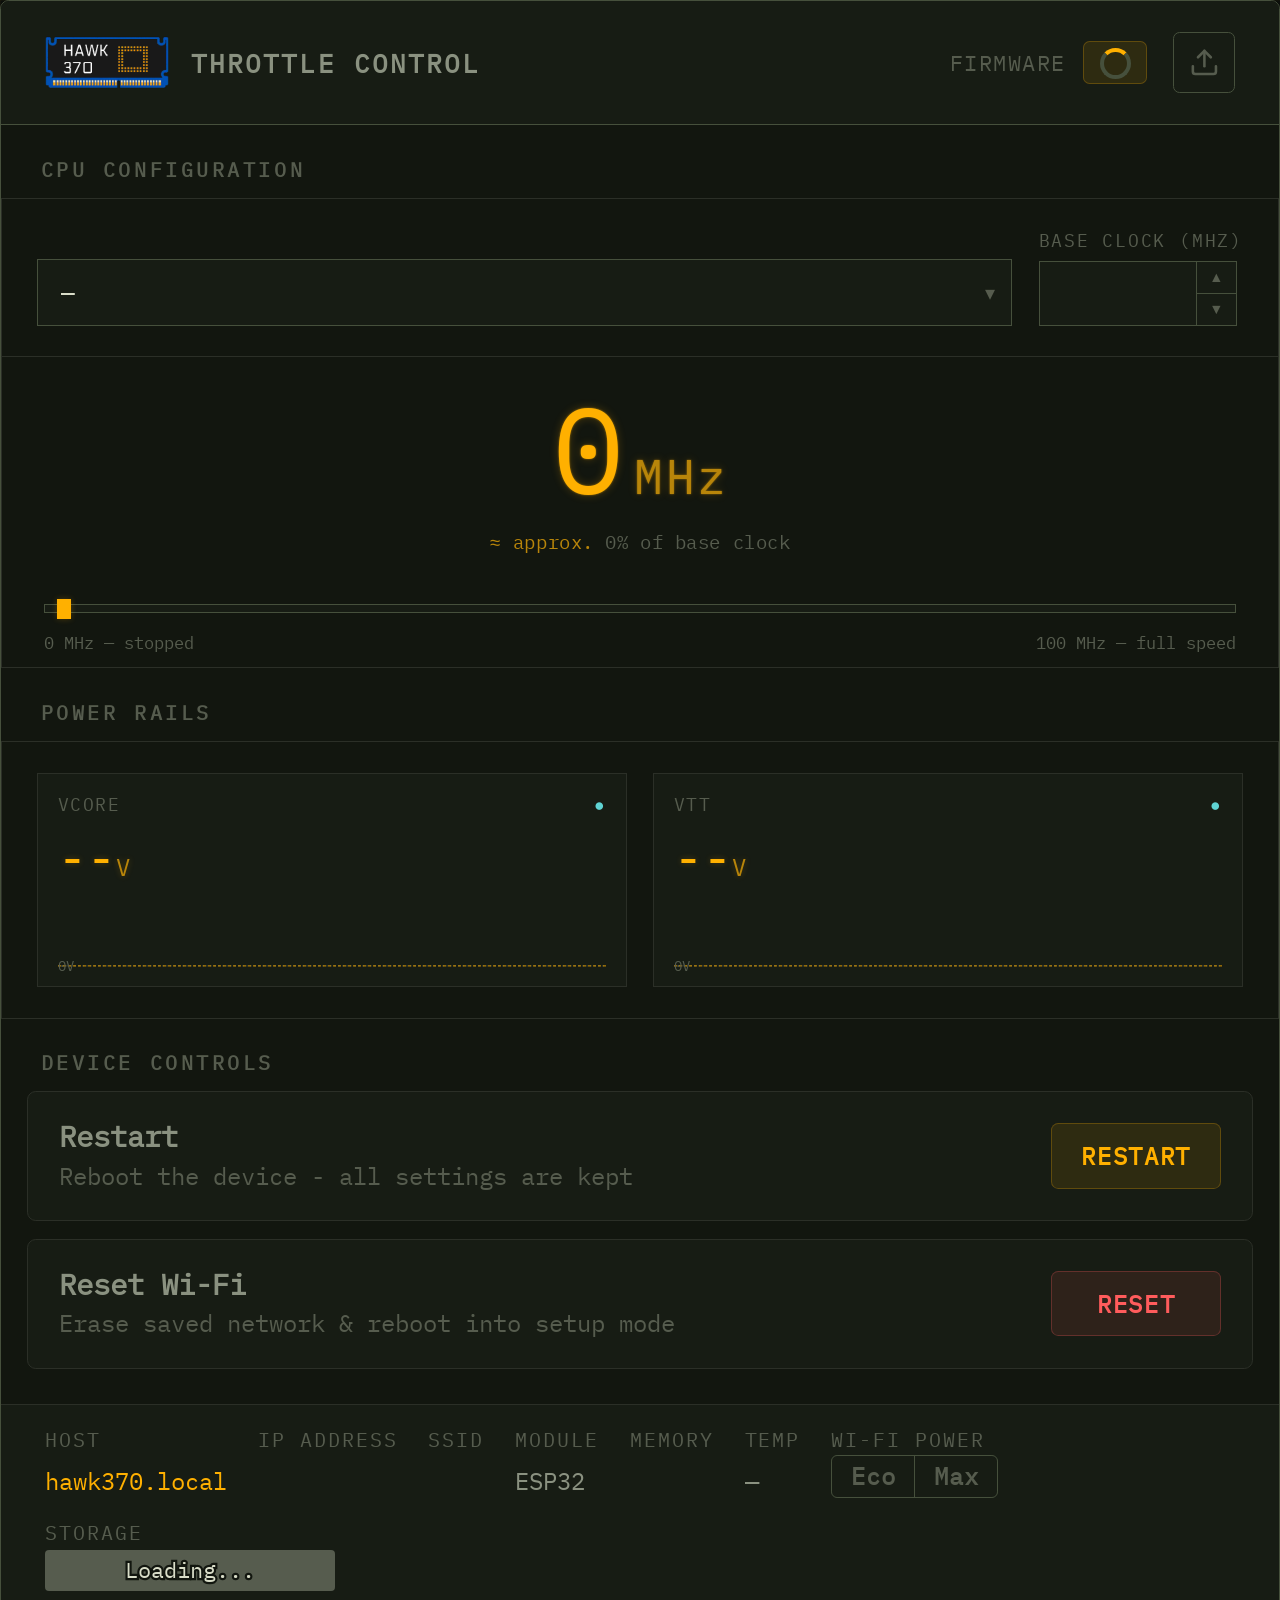
==== data/index.html @ 6d2eee7a "Update to transparent logo" ====
<!--
  Copyright (c) 2026 Alexander Fuchs / Bits Und Bolts
  Licensed under the MIT License.
-->

<!DOCTYPE html>
<html lang="en">

<head>
  <meta charset="UTF-8">
  <meta name="viewport" content="width=device-width, initial-scale=1.0">
  <title>HAWK 370 · Throttle Control</title>
  <script src="hawk370.js"></script>
  <link rel="stylesheet" href="hawk370.css">
  <style>
    :root {
      --accent-solid-dim: #b8850a; /* solid (non-alpha) dim amber, for the readout unit/sub text */
    }

    .card-header { justify-content: space-between; }
    .header-right-group { display: flex; align-items: center; gap: 1.2em; margin-left: auto; }
    .header-right-group .icon-btn { margin-left: 0; }

    /* ── CPU CONFIGURATION PANEL ── */
    .panel { border: 1px solid var(--border); padding: 1.4em 1.6em; }
    .panel + .panel { border-top: none; }

    .cpu-row {
      display: flex;
      justify-content: space-between;
      align-items: flex-end;
      gap: 1.2em;
      flex-wrap: wrap;
    }

    .select-wrap {
      position: relative;
      border: 1px solid var(--border-bright);
      background: var(--panel-2);
      flex: 1;
      min-width: 14em;
    }
    .select-wrap::after {
      content: "▾";
      position: absolute;
      right: 0.8em; top: 50%;
      transform: translateY(-50%);
      color: var(--text-3);
      pointer-events: none;
      font-size: 0.9em;
      transition: transform 0.15s, color 0.15s;
    }
    .select-wrap.open::after { transform: translateY(-50%) rotate(180deg); color: var(--accent); }

    .select-trigger {
      appearance: none;
      -webkit-appearance: none;
      background: transparent;
      border: none;
      color: var(--text);
      font-family: var(--mono);
      font-size: 1.05em;
      padding: 0.75em 2.2em 0.75em 1em;
      width: 100%;
      text-align: left;
      cursor: pointer;
      display: block;
    }
    .select-trigger:focus-visible { outline: 1px dashed var(--accent); outline-offset: -2px; }
    .select-wrap.open .select-trigger { color: var(--accent); }

    .select-menu {
      position: absolute;
      z-index: 20;
      top: calc(100% + 0.4em);
      left: 0;
      right: 0;
      background: var(--panel-2);
      border: 1px solid var(--border-bright);
      box-shadow: 0 0.8em 2em rgba(0, 0, 0, 0.5);
      max-height: 14em;
      overflow-y: auto;
      scrollbar-width: thin;
      scrollbar-color: var(--border-bright) transparent;
    }
    .select-menu.hidden { display: none; }

    .select-option {
      padding: 0.65em 1em;
      font-family: var(--mono);
      font-size: 1.05em;
      color: var(--text-2);
      cursor: pointer;
      border-bottom: 1px solid var(--border);
      transition: background 0.1s, color 0.1s;
    }
    .select-option:last-child { border-bottom: none; }
    .select-option:hover { background: rgba(255, 255, 255, 0.04); color: var(--text); }
    .select-option.selected { background: var(--accent-dim); color: var(--accent); }

    .mhz-field { display: flex; flex-direction: column; gap: 0.4em; }
    .mhz-field label {
      font-family: var(--mono);
      font-size: 0.8em;
      letter-spacing: 0.1em;
      text-transform: uppercase;
      color: var(--text-3);
    }
    .mhz-input-wrap { position: relative; width: 9em; }
    .mhz-input-wrap input {
      background: var(--panel-2);
      border: 1px solid var(--border-bright);
      color: var(--text);
      font-family: var(--mono);
      font-size: 1.05em;
      padding: 0.7em 2em 0.7em 0.9em;
      width: 100%;
      appearance: textfield;
      -moz-appearance: textfield;
    }
    .mhz-input-wrap input::-webkit-outer-spin-button,
    .mhz-input-wrap input::-webkit-inner-spin-button {
      -webkit-appearance: none;
      margin: 0;
    }
    .mhz-input-wrap input:focus { outline: 1px dashed var(--accent); outline-offset: 2px; }

    .mhz-steppers {
      position: absolute;
      right: 1px; top: 1px; bottom: 1px;
      width: 1.8em;
      display: flex;
      flex-direction: column;
      border-left: 1px solid var(--border-bright);
    }
    .mhz-step {
      flex: 1;
      background: none;
      border: none;
      cursor: pointer;
      color: var(--text-3);
      font-size: 0.65em;
      line-height: 1;
      display: flex;
      align-items: center;
      justify-content: center;
      transition: color 0.15s, background 0.15s;
    }
    .mhz-step:first-child { border-bottom: 1px solid var(--border-bright); }
    .mhz-step:hover { color: var(--accent); background: var(--accent-dim); }
    .mhz-step:active { color: var(--accent); }

    .calib-warning {
      display: none;
      align-items: flex-start;
      gap: 0.8em;
      margin-top: 1.2em;
      padding: 0.9em 1.1em;
      background: var(--red-dim);
      border: 1px solid rgba(255, 92, 92, 0.25);
      color: var(--red);
      font-size: 0.95em;
      line-height: 1.5;
    }
    .calib-warning.visible { display: flex; }
    .calib-warning svg { width: 1.3em; height: 1.3em; flex-shrink: 0; margin-top: 0.1em; }

    /* ── THROTTLE READOUT + SLIDER ── */
    .readout-panel { text-align: center; padding-top: 1.8em; padding-bottom: 0.6em; }
    .readout {
      font-family: var(--font-display);
      font-size: 5.5em;
      line-height: 1;
      color: var(--accent);
      text-shadow: 0 0 10px var(--accent-glow), 0 0 2px rgba(255, 176, 0, 0.6);
      letter-spacing: 0.02em;
    }
    .readout .unit { font-size: 0.4em; color: var(--accent-solid-dim); margin-left: 0.15em; }
    .readout-sub { font-family: var(--mono); font-size: 0.85em; color: var(--text-3); margin-top: 0.6em; letter-spacing: 0.03em; }
    .readout-sub .approx { color: var(--accent-solid-dim); }

    /* ── EDITABLE MHZ READOUT ──  */
    .readout-value-wrap {
      display: inline-block;
      cursor: pointer;
      border-bottom: 1px dashed transparent;
      transition: border-color 0.15s;
    }
    .readout-value-wrap:hover { border-bottom-color: var(--accent-glow); }
    .readout-input {
      font: inherit;
      color: inherit;
      text-shadow: inherit;
      letter-spacing: inherit;
      background: transparent;
      border: none;
      border-bottom: 1px dashed var(--accent);
      outline: none;
      width: 5ch;
      text-align: right;
      -moz-appearance: textfield;
      appearance: textfield;
    }
    .readout-input::-webkit-outer-spin-button,
    .readout-input::-webkit-inner-spin-button { -webkit-appearance: none; margin: 0; }
    #speed-slider {
      width: 100%;
    }

    .slider-block { margin-top: 1.8em; padding: 0 0.3em; }

    input[type="range"] { -webkit-appearance: none; appearance: none; flex: 1; height: 1.4em; background: transparent; cursor: pointer; }
    input[type="range"]::-webkit-slider-runnable-track { height: 0.7em; background: var(--panel-2); border: 1px solid var(--border-bright); }
    input[type="range"]::-webkit-slider-thumb {
      -webkit-appearance: none; width: 1.1em; height: 1.5em; margin-top: -0.45em;
      background: var(--accent); border: 1px solid var(--accent);
      box-shadow: 0 0 6px var(--accent-glow); cursor: pointer;
    }
    input[type="range"]::-moz-range-track { height: 0.7em; background: var(--panel-2); border: 1px solid var(--border-bright); }
    input[type="range"]::-moz-range-thumb {
      width: 1.1em; height: 1.5em; background: var(--accent); border: 1px solid var(--accent);
      box-shadow: 0 0 6px var(--accent-glow); cursor: pointer; border-radius: 0;
    }

    .slider-endpoints { display: flex; justify-content: space-between; font-size: 0.75em; color: var(--text-3); margin-top: 0.5em; /*padding-left: 4.2em;*/ }

    /* ── POWER RAILS ── */
    .volt-grid { display: grid; grid-template-columns: 1fr 1fr; gap: 1.2em; }
    .volt-card { border: 1px solid var(--border); padding: 0.9em 0.9em 0.7em; background: var(--panel-2); }
    .volt-name { font-family: var(--mono); font-size: 0.8em; color: var(--text-3); letter-spacing: 0.08em; text-transform: uppercase; display: flex; justify-content: space-between; }
    .volt-name .tag { color: var(--blue); }
    .volt-value { font-family: var(--font-display); font-size: 2.2em; color: var(--accent); margin: 0.2em 0 0.5em; text-shadow: 0 0 6px var(--accent-glow); }
    .volt-value .v { font-size: 0.5em; color: var(--accent-solid-dim); }

    svg.spark { display: block; width: 100%; height: 2.6em; overflow: visible; }
    .spark-line {
      fill: none; stroke: var(--blue); stroke-width: 1.5;
      vector-effect: non-scaling-stroke;
      stroke-linejoin: round; stroke-linecap: round; /* cleans up the joints too */
    }
    .spark-fill { fill: rgba(95, 211, 211, 0.08); stroke: none; }
    .spark-wrap { position: relative; }
    .spark-zero-line { stroke: var(--text-3); stroke-width: 1; stroke-dasharray: 2 2; opacity: 0.6; vector-effect: non-scaling-stroke; }
    .spark-zero-label { position: absolute; left: 0; bottom: -0.2em; font-family: var(--mono); font-size: 0.65em; color: var(--text-3); line-height: 1; pointer-events: none; }
    .spark-current-line { stroke: var(--accent); stroke-width: 1; stroke-dasharray: 3 2; opacity: 0.85; vector-effect: non-scaling-stroke; }
    .spark-current-label { position: absolute; right: 0; top: 0; transform: translateY(-50%); font-family: var(--mono); font-size: 0.65em; color: var(--accent); line-height: 1; pointer-events: none; white-space: nowrap; background: var(--panel-2); padding-left: 0.3em; }

    /* ── DEVICE CONTROLS (ported from AirMeter) ── */
    .controls-section { padding: 0 1.2em 0.8em; }
    .control-row {
      display: flex; align-items: center; justify-content: space-between;
      padding: 1.2em 1.4em; background: var(--panel-2); border: 1px solid var(--border);
      border-radius: 0.4em; gap: 1.2em; margin-bottom: 0.8em;
    }
    .control-row button { width: 7em; }
    .control-info  { flex: 1; min-width: 0; }
    .control-title { font-size: 1.3em; font-weight: 600; color: var(--text-2); margin-bottom: 0.15em; }
    .control-desc  { font-size: 1.1em; color: var(--text-3); line-height: 1.4; }

    /* ── FOOTER: SIGNAL BARS / STORAGE / WI-FI POWER TOGGLE (ported) ── */
    .signal-bars { display: inline-flex; align-items: flex-end; gap: 0.2em; vertical-align: -0.1em; }
    .signal-bars span { display: block; width: 0.35em; background: var(--text-3); border-radius: 0.1em; transition: background 0.2s; }
    .signal-bars span.lit { background: var(--text); }
    .signal-bars span:nth-child(1) { height: 0.25em; }
    .signal-bars span:nth-child(2) { height: 0.5em; }
    .signal-bars span:nth-child(3) { height: 0.75em; }
    .signal-bars span:nth-child(4) { height: 1em; }

    .storage-wrapper { display: inline-flex; align-items: center; padding-top: 0.05em; }
    .storage-text {
      position: relative; z-index: 2; font-size: 0.9em; color: var(--text); pointer-events: none;
      white-space: nowrap; -webkit-text-stroke: 0.2em var(--panel); paint-order: stroke fill;
    }
    .storage-bar-track {
      position: relative; display: flex; align-items: center; justify-content: center;
      width: 12em; height: 1.7em; background-color: var(--text-3); border-radius: 4px; overflow: hidden;
    }
    .storage-progress-fill {
      position: absolute; top: 0; left: 0; height: 100%; background-color: var(--accent);
      width: 0%; transition: width 0.3s ease-in-out; z-index: 1;
    }

    .freq-toggle { display: inline-flex; align-items: center; border: 1px solid var(--border-bright); border-radius: 0.25em; overflow: hidden; }
    .freq-btn {
      min-width: 3.4em; font-family: var(--mono); font-size: 1em; font-weight: 600; letter-spacing: 0.04em;
      padding: 0.15em 0.55em; background: none; border: none; cursor: pointer; color: var(--text-3);
      transition: color 0.15s, background 0.15s; line-height: 1.4;
    }
    .freq-btn + .freq-btn { border-left: 1px solid var(--border-bright); }
    .freq-btn.active { color: var(--accent); background: var(--accent-dim); }
    .freq-btn.pending { color: var(--yellow); cursor: wait; }
    .freq-btn:not(.active):not(.pending):hover { color: var(--text-2); background: rgba(255, 255, 255, 0.04); }
    .footer-val.cpu-val { padding-top: 0; }

    /* ── RESPONSIVE ── */
    @media (max-width: 480px) {
      .readout { font-size: 3.6em; }
      .volt-grid { grid-template-columns: 1fr; }
      .cpu-row { align-items: flex-start; }
    }
  </style>
</head>

<body>

  <main class="card">

    <!-- ── HEADER ── -->
    <div class="card-header">
      <div class="header-badge">
        <img src="hawk370_transparent.webp" alt="HAWK 370 Logo" class="header-logo">
        <span class="header-title">Throttle Control</span>
      </div>
      <div class="header-right-group">
        <div class="header-right">
          <span class="header-tag">FIRMWARE</span>
          <span class="version-pill"><span id="firmware_version"><span class="spinner-inline warning" style="margin:0"></span></span></span>
        </div>
        <a class="icon-btn" href="/files" title="Files / OTA Update">
          <svg viewBox="0 0 24 24" fill="none" stroke="currentColor" stroke-width="2" stroke-linecap="round" stroke-linejoin="round">
            <path d="M21 15v4a2 2 0 0 1-2 2H5a2 2 0 0 1-2-2v-4"/>
            <polyline points="17 8 12 3 7 8"/>
            <line x1="12" y1="3" x2="12" y2="15"/>
          </svg>
        </a>
      </div>
    </div>

    <!-- ── CPU CONFIGURATION ── -->
    <div class="section-label">CPU Configuration</div>
    <div class="panel">
      <div class="cpu-row">
        <div class="select-wrap" id="cpu-select">
          <button type="button" class="select-trigger" id="cpu-select-trigger" aria-haspopup="listbox" aria-expanded="false">
            <span id="cpu-select-label">—</span>
          </button>
          <div class="select-menu hidden" id="cpu-select-menu" role="listbox"></div>
        </div>
        <div class="mhz-field">
          <label for="base-mhz">Base Clock (MHz)</label>
          <div class="mhz-input-wrap">
            <input type="number" id="base-mhz" min="1" max="9999" step="1" inputmode="numeric" autocomplete="off" oninput="if (this.value.length > 4) this.value = this.value.slice(0, 4);">
            <div class="mhz-steppers">
              <button type="button" class="mhz-step" id="mhz-up" tabindex="-1" aria-label="Increase base clock">▲</button>
              <button type="button" class="mhz-step" id="mhz-down" tabindex="-1" aria-label="Decrease base clock">▼</button>
            </div>
          </div>
        </div>
      </div>
      <div class="calib-warning" id="calib-warning">
        <svg viewBox="0 0 24 24" fill="none" stroke="currentColor" stroke-width="1.8" stroke-linecap="round" stroke-linejoin="round">
          <path d="M10.29 3.86L1.82 18a2 2 0 0 0 1.71 3h16.94a2 2 0 0 0 1.71-3L13.71 3.86a2 2 0 0 0-3.42 0z"/>
          <line x1="12" y1="9" x2="12" y2="13"/><line x1="12" y1="17" x2="12.01" y2="17"/>
        </svg>
        <span>This family hasn't been bench-calibrated yet — carrier frequency and minimum pulse width are placeholder values. Verify on a scope before relying on this setting.</span>
      </div>
    </div>

    <!-- ── THROTTLE READOUT + SLIDER ── -->
    <div class="panel readout-panel">
      <div class="readout"><span class="readout-value-wrap" id="readout-value-wrap" title="Click to enter a target MHz"><span id="readout-value">0</span></span><span class="unit">MHz</span></div>
      <div class="readout-sub"><span class="approx">≈ approx.</span> <span id="readout-sub-pct">0%</span> of base clock</div>

      <div class="slider-block">
        <input type="range" id="speed-slider" min="0" max="9999" step="1" value="100">
        <div class="slider-endpoints">
          <span>0 MHz — stopped</span>
          <span id="slider-max-label">100 MHz — full speed</span>
        </div>
      </div>
    </div>

    <!-- ── POWER RAILS ── -->
    <div class="section-label">Power Rails</div>
    <div class="panel">
      <div class="volt-grid">
        <div class="volt-card">
          <div class="volt-name">VCORE <span class="tag">●</span></div>
          <div class="volt-value"><span id="vcore-value">--</span><span class="v">V</span></div>
          <div class="spark-wrap">
            <svg class="spark" viewBox="0 0 200 40" preserveAspectRatio="none">
              <line class="spark-zero-line" x1="0" y1="37" x2="200" y2="37"/>
              <polygon class="spark-fill" id="vcore-spark-fill" points="" />
              <polyline class="spark-line" id="vcore-spark-line" points="" />
              <line class="spark-current-line" id="vcore-spark-current" x1="0" y1="37" x2="200" y2="37"/>
            </svg>
            <span class="spark-zero-label">0V</span>
            <span class="spark-current-label" id="vcore-spark-current-label"></span>
          </div>
        </div>

        <div class="volt-card">
          <div class="volt-name">VTT <span class="tag">●</span></div>
          <div class="volt-value"><span id="vtt-value">--</span><span class="v">V</span></div>
          <div class="spark-wrap">
            <svg class="spark" viewBox="0 0 200 40" preserveAspectRatio="none">
              <line class="spark-zero-line" x1="0" y1="37" x2="200" y2="37"/>
              <polygon class="spark-fill" id="vtt-spark-fill" points="" />
              <polyline class="spark-line" id="vtt-spark-line" points="" />
              <line class="spark-current-line" id="vtt-spark-current" x1="0" y1="37" x2="200" y2="37"/>
            </svg>
            <span class="spark-zero-label">0V</span>
            <span class="spark-current-label" id="vtt-spark-current-label"></span>
          </div>
        </div>

      </div>
    </div>

    <!-- ── CONTROLS ── -->
    <div class="section-label">Device Controls</div>
    <div class="controls-section">

      <div class="control-row">
        <div class="control-info">
          <div class="control-title">Restart</div>
          <div class="control-desc">Reboot the device - all settings are kept</div>
        </div>
        <button class="btn btn-md btn-outline-warning" onclick="openRestartModal()">Restart</button>
      </div>

      <div class="control-row">
        <div class="control-info">
          <div class="control-title">Reset Wi-Fi</div>
          <div class="control-desc">Erase saved network &amp; reboot into setup mode</div>
        </div>
        <button class="btn btn-md btn-outline-danger" onclick="openResetModal()">Reset</button>
      </div>

    </div>

    <!-- ── FOOTER ── -->
    <div class="card-footer">
      <div class="footer-kv">
        <div class="footer-item">
          <span class="footer-key">Host</span>
          <span class="footer-val"><a href="http://hawk370.local/">hawk370.local</a></span>
        </div>
        <div class="footer-item">
          <span class="footer-key">IP Address</span>
          <span class="footer-val"><a id="ip_address" href=""></a></span>
        </div>
        <div class="footer-item">
          <span class="footer-key">SSID</span>
          <span class="footer-val"><span id="ssid"></span> <span id="wifi-bars" class="signal-bars"></span></span>
        </div>
        <div class="footer-item">
          <span class="footer-key">Module</span>
          <span class="footer-val"><span id="esp_model">ESP32</span></span>
        </div>
        <div class="footer-item">
          <span class="footer-key">Memory</span>
          <span class="footer-val"><span id="free_memory"></span></span>
        </div>
        <div class="footer-item">
          <span class="footer-key">Temp</span>
          <span class="footer-val"><span id="esp_temp">—</span></span>
        </div>
        <div class="footer-item" id="wifi-power-item">
          <span class="footer-key">Wi-Fi Power</span>
          <span class="footer-val cpu-val">
            <span class="freq-toggle" id="ps-toggle">
              <button class="freq-btn" id="ps-on"  onclick="setWifiPs(true)"  title="Power saving ON - lower temperature, higher latency">Eco</button>
              <button class="freq-btn" id="ps-off" onclick="setWifiPs(false)" title="Power saving OFF - higher temperature, lower latency">Max</button>
            </span>
          </span>
        </div>
        <div class="footer-item">
          <span class="footer-key">Storage</span>
          <span class="footer-val storage-wrapper" title="Loading layout...">
            <span class="storage-bar-track">
              <span id="storage-progress" class="storage-progress-fill"></span>
              <span id="storage_text" class="storage-text">Loading...</span>
            </span>
          </span>
        </div>
      </div>
    </div>

  </main>

  <!-- ── RESET MODAL (ported from AirMeter) ── -->
  <div class="modal-overlay" id="modal-overlay">
    <div class="modal" id="modal-box">
      <div id="step-confirm">
        <div class="modal-header">
          <div class="modal-icon danger">
            <svg viewBox="0 0 14 14" fill="none">
              <path d="M7 2v5M7 10v.5" stroke="currentColor" stroke-width="1.5" stroke-linecap="round" />
              <circle cx="7" cy="7" r="6" stroke="currentColor" stroke-width="1.2" />
            </svg>
          </div>
          <span class="modal-title danger">Confirm Wi-Fi Reset</span>
        </div>
        <div class="modal-body">
          <p>This will <strong>erase the saved network credentials</strong> and reboot the device into setup mode. You will need to configure a new network connection.</p>
          <div class="modal-actions">
            <button class="btn-cancel" onclick="closeResetModal()">Cancel</button>
            <button class="btn-confirm danger" onclick="executeReset()">Reset</button>
          </div>
        </div>
      </div>

      <div id="step-resetting" class="hidden">
        <div class="modal-header">
          <div class="modal-icon danger">
            <span class="spinner-inline" style="margin:0"></span>
          </div>
          <span class="modal-title danger">Wiping Credentials...</span>
        </div>
        <div class="modal-body">
          <p>Device is rebooting. Follow these steps to reconnect:</p>
          <div class="reset-steps">
            <div class="step-row">
              <div class="step-num">1</div>
              <div class="step-text">Open Wi-Fi settings on your phone or computer.</div>
            </div>
            <div class="step-row">
              <div class="step-num">2</div>
              <div class="step-text">Connect to hotspot: <strong>HAWK370-Setup</strong></div>
            </div>
            <div class="step-row">
              <div class="step-num">3</div>
              <div class="step-text">Visit <a href="http://hawk370.local">hawk370.local</a> to run setup again.</div>
            </div>
          </div>
        </div>
      </div>
    </div>
  </div>

  <!-- ── RESTART MODAL (ported from AirMeter) ── -->
  <div class="modal-overlay" id="restart-modal-overlay">
    <div class="modal" id="restart-modal-box">
      <div id="restart-step-confirm">
        <div class="modal-header">
          <div class="modal-icon warning">
            <svg viewBox="0 0 14 14" fill="none">
              <path d="M11 7A4 4 0 1 1 7 3M7 1v3l2-1.5L7 1" stroke="currentColor" stroke-width="1.2" stroke-linecap="round" stroke-linejoin="round"/>
            </svg>
          </div>
          <span class="modal-title warning">Restart Device</span>
        </div>
        <div class="modal-body">
          <p>The device will restart. Your network credentials and throttle settings are <strong>kept intact</strong>.</p>
          <div class="modal-actions">
            <button class="btn-cancel" onclick="closeRestartModal()">Cancel</button>
            <button class="btn-confirm warning" onclick="executeRestart()">Restart</button>
          </div>
        </div>
      </div>

      <div id="restart-step-restarting" class="hidden">
        <div class="modal-header">
          <div class="modal-icon warning">
            <span class="spinner-inline" style="margin:0"></span>
          </div>
          <span class="modal-title warning">Restarting...</span>
        </div>
        <div class="modal-body">
          <p>The device is restarting. Please wait...</p>
        </div>
      </div>
    </div>
  </div>

  <div class="toast" id="toast"></div>

  <script>
    /* ── THROTTLE: CPU FAMILY / BASE MHZ / SPEED SLIDER ─────────────────── */
    let cpuFamilies     = [];
    let selectedFamily  = null;
    let cpuMenuOpen     = false;
    let baseMhzCache    = 300;
    let speedSendTimer  = null;

    // targetMhz is the single source of truth for "what speed is commanded"
    // in this UI. The wire format is still speedPercent (0-100, now a
    // float — see /api/throttle/speed) so we convert both ways rather than
    // storing percent as the source of truth, since the whole point of this
    // UI is to let people think and type in MHz, not percent.
    let targetMhz = 0;

    function clampMhz(mhz) {
      if (!Number.isFinite(mhz)) mhz = 0;
      return Math.min(baseMhzCache, Math.max(0, Math.round(mhz)));
    }

    // Repaints the big number + the "≈ approx. NN% of base clock" line and
    // the slider position from the current targetMhz/baseMhzCache. Does
    // NOT talk to the device — call sendSpeedMhz() separately for that.
    function updateReadoutDisplay() {
      const valEl = $('readout-value');
      if (valEl) valEl.textContent = targetMhz; // null while the click-to-edit input is open

      const pct = baseMhzCache > 0 ? (targetMhz / baseMhzCache * 100) : 0;
      $('readout-sub-pct').textContent = pct.toFixed(1) + '%';

      const slider = $('speed-slider');
      slider.max   = baseMhzCache;
      slider.value = targetMhz;
      $('slider-max-label').textContent = `${baseMhzCache} MHz — full speed`;
    }

    // Sets the commanded target (clamped to [0, baseMhzCache]), repaints,
    // and optionally pushes it to the device as a speedPercent float.
    function setTargetMhz(mhz, send, immediate) {
      let newMhzValue = clampMhz(mhz);
      if (newMhzValue === targetMhz) return;

      targetMhz = newMhzValue;
      updateReadoutDisplay();
      if (send) sendSpeedMhz(immediate);
    }

    function sendSpeedMhz(immediate) {
      const speedPercent = baseMhzCache > 0 ? (targetMhz / baseMhzCache * 100) : 0;
      clearTimeout(speedSendTimer);
      const doSend = () => {
        fetch('/api/throttle/speed', {
          method: 'POST',
          headers: { 'Content-Type': 'application/json' },
          body: JSON.stringify({ speedPercent })
        }).catch(() => showToast('Failed to set speed', 'fail'));
      };
      if (immediate) doSend();
      else speedSendTimer = setTimeout(doSend, 150);
    }

    /* ── CLICK-TO-EDIT MHZ READOUT (same pattern as file rename in files.html) ── */
    function startMhzEdit() {
      const wrap = $('readout-value-wrap');
      wrap.innerHTML = `<input type="number" id="mhz-edit-input" class="readout-input"
                                min="0" max="${baseMhzCache}" step="1" value="${targetMhz}">`;
      const input = $('mhz-edit-input');
      input.addEventListener('keydown', e => {
        if (e.key === 'Enter')  { e.preventDefault(); input.blur(); }
        if (e.key === 'Escape') { input.dataset.cancel = '1'; input.blur(); }
      });
      input.addEventListener('blur', () => {
        if (input.dataset.cancel === '1') { renderReadoutValue(); return; }
        commitMhzEdit(input.value);
      });
      input.focus();
      input.select();
    }

    function commitMhzEdit(rawValue) {
      const parsed = parseFloat(rawValue);
      setTargetMhz(Number.isFinite(parsed) ? parsed : targetMhz, true, true);
      renderReadoutValue();
    }

    function renderReadoutValue() {
      $('readout-value-wrap').innerHTML = `<span id="readout-value">${targetMhz}</span>`;
    }

    $('readout-value-wrap').addEventListener('click', startMhzEdit);

    /* ── SPEED SLIDER (drags in whole MHz, converted to speedPercent on send) ── */
    $('speed-slider').addEventListener('input', () => {
      setTargetMhz(parseInt($('speed-slider').value, 10), true, false);
    });
    $('speed-slider').addEventListener('change', () => {
      setTargetMhz(parseInt($('speed-slider').value, 10), true, false);
    });

    function renderCalibWarning(calibrated) {
      $('calib-warning').classList.toggle('visible', !calibrated);
    }

    /* ── CUSTOM CPU-FAMILY DROPDOWN ─────────────────────────────────────
       Replaces a native <select> so the open menu can actually be themed
       (browsers won't let CSS touch a native option list's colors/fonts). */
    function renderCpuMenu() {
      const menu = $('cpu-select-menu');
      menu.innerHTML = cpuFamilies.map(f => `
        <div class="select-option${f.id === selectedFamily ? ' selected' : ''}" data-id="${f.id}" role="option" aria-selected="${f.id === selectedFamily}">
          ${escH(f.name)}
        </div>
      `).join('');
      menu.querySelectorAll('.select-option').forEach(opt => {
        opt.addEventListener('click', () => {
          selectCpuFamily(parseInt(opt.dataset.id, 10));
          closeCpuMenu();
        });
      });
    }

    function selectCpuFamily(id) {
      selectedFamily = id;
      const fam = cpuFamilies.find(f => f.id === id);
      $('cpu-select-label').textContent = fam ? fam.name : '—';
      renderCpuMenu();
      sendConfig();
    }

    function openCpuMenu() {
      $('cpu-select-menu').classList.remove('hidden');
      $('cpu-select').classList.add('open');
      $('cpu-select-trigger').setAttribute('aria-expanded', 'true');
      cpuMenuOpen = true;
    }

    function closeCpuMenu() {
      $('cpu-select-menu').classList.add('hidden');
      $('cpu-select').classList.remove('open');
      $('cpu-select-trigger').setAttribute('aria-expanded', 'false');
      cpuMenuOpen = false;
    }

    $('cpu-select-trigger').addEventListener('click', () => {
      cpuMenuOpen ? closeCpuMenu() : openCpuMenu();
    });
    document.addEventListener('click', e => {
      if (cpuMenuOpen && !$('cpu-select').contains(e.target)) closeCpuMenu();
    });
    document.addEventListener('keydown', e => {
      if (e.key === 'Escape' && cpuMenuOpen) closeCpuMenu();
    });

    function loadCpuFamilies() {
      return fetch('/api/cpu-families')
        .then(r => r.json())
        .then(list => {
          cpuFamilies = list;
          renderCpuMenu();
        })
        .catch(() => {});
    }

    function loadThrottleStatus() {
      return fetch('/api/throttle')
        .then(r => r.json())
        .then(data => {
          selectedFamily = data.family;
          const fam = cpuFamilies.find(f => f.id === data.family);
          $('cpu-select-label').textContent = fam ? fam.name : data.familyName || '—';
          renderCpuMenu();

          $('base-mhz').value = data.baseMhz;
          baseMhzCache = data.baseMhz;

          targetMhz = clampMhz(data.baseMhz * (data.speedPercent / 100));
          updateReadoutDisplay();

          renderCalibWarning(data.calibrated);
        })
        .catch(() => {});
    }

    // Base clock (and/or CPU family) changed. The firmware's
    // /api/throttle/config endpoint only stores family/baseMhz — it
    // re-arms the modulator at the *existing* speedPercent, it does not
    // recompute one. That's fine when the UI's source of truth is percent,
    // but ours is now an absolute MHz target, so if the base clock moves
    // we still want the same physical MHz output (clamped down only if
    // it no longer fits under the new, lower base clock) — which means
    // recomputing speedPercent for the new base and pushing it too.
    function sendConfig() {
      const family      = selectedFamily;
      const newBaseMhz  = parseInt($('base-mhz').value, 10);
      if (family === null || !Number.isFinite(newBaseMhz) || newBaseMhz <= 0) return;

      baseMhzCache = newBaseMhz;
      targetMhz    = clampMhz(targetMhz); // no-op unless the new base clock is now below the old target
      updateReadoutDisplay();

      const fam = cpuFamilies.find(f => f.id === family);
      if (fam) renderCalibWarning(fam.calibrated);

      fetch('/api/throttle/config', {
        method: 'POST',
        headers: { 'Content-Type': 'application/json' },
        body: JSON.stringify({ family, baseMhz: newBaseMhz })
      })
        .then(() => sendSpeedMhz(true)) // re-sync speedPercent so the absolute MHz target holds under the new base
        .catch(() => showToast('Failed to save CPU configuration', 'fail'));
    }

    /* ── MHZ STEPPER BUTTONS (base clock field) ── */
    function stepBaseMhz(delta) {
      const input = $('base-mhz');
      const min = parseInt(input.min, 10) || 1;
      const max = parseInt(input.max, 10) || 9999;
      let val = parseInt(input.value, 10);
      if (!Number.isFinite(val)) val = 0;
      val = Math.min(max, Math.max(min, val + delta));
      input.value = val;
      sendConfig();
    }

    $('mhz-up').addEventListener('click', () => stepBaseMhz(1));
    $('mhz-down').addEventListener('click', () => stepBaseMhz(-1));

    $('base-mhz').addEventListener('change', sendConfig);
    $('base-mhz').addEventListener('keydown', e => {
      if (e.key === 'Enter') { e.preventDefault(); $('base-mhz').blur(); }
    });

    /* ── POWER RAILS: SSE VOLTAGE STREAM + SPARKLINES ───────────────────── */
    const VOLT_HISTORY_LEN = 40;
    const vcoreHistory = [];
    const vttHistory   = [];

    function renderSpark(name, hist) {
      if (hist.length < 2) return;
      const min = 0;
      const max = Math.max(...hist) || 0.01;
      const range = (max - min) || 0.01;
      const w = 200, h = 40, pad = 3;
      const step = w / (VOLT_HISTORY_LEN - 1);
      const startX = w - (hist.length - 1) * step;

      const line = hist.map((v, i) => {
        const x = startX + i * step;
        const y = h - pad - ((v - min) / range) * (h - pad * 2);
        return `${x.toFixed(1)},${y.toFixed(1)}`;
      }).join(' ');

      $(name + '-spark-line').setAttribute('points', line);
      $(name + '-spark-fill').setAttribute('points', `${startX.toFixed(1)},${h} ${line} ${w},${h}`);

      // ── Current-value tracker line/label ──
      const latest = hist[hist.length - 1];
      const yCurrent = h - pad - ((latest - min) / range) * (h - pad * 2);

      const curLine = $(name + '-spark-current');
      curLine.setAttribute('y1', yCurrent.toFixed(1));
      curLine.setAttribute('y2', yCurrent.toFixed(1));

      const curLabel = $(name + '-spark-current-label');
      curLabel.style.top = ((yCurrent / h) * 100 + 20).toFixed(1) + '%';
      curLabel.textContent = latest.toFixed(2) + 'V';
    }

    function pushVoltage(name, value) {
      const hist = name === 'vcore' ? vcoreHistory : vttHistory;
      hist.push(value);
      if (hist.length > VOLT_HISTORY_LEN) hist.shift();
      renderSpark(name, hist);
      $(name + '-value').textContent = value.toFixed(2);
    }

    function updateWifiBars(rssi) {
      const bars = getSignalBars(rssi);
      const wifiContainer = $('wifi-bars');
      const currentLitCount = wifiContainer.querySelectorAll('.lit').length;
      if (currentLitCount !== bars || wifiContainer.children.length === 0) {
        wifiContainer.innerHTML = [1, 2, 3, 4].map(n => `<span class="${n <= bars ? 'lit' : ''}"></span>`).join('');
      }
    }

    // Single handler for the one combined telemetry payload (vcore, vtt,
    // temp, rssi, mem, wifiPs) — deliberately kept as one SSE event rather
    // than split into several, so there's only ever one place that
    // consumes it. This also covers what used to require polling
    // /api/system every second (see getSystemData below).
    function pushTelemetry(data) {
      pushVoltage('vcore', data.vcore);
      pushVoltage('vtt', data.vtt);
      if (data.temp !== undefined)    $('esp_temp').innerText = `${data.temp.toFixed(1)} °C`;
      if (data.rssi !== undefined)    updateWifiBars(data.rssi);
      if (data.mem !== undefined)     $('free_memory').innerText = `${Math.floor(data.mem / 1024)} KB`;
      if (data.wifiPs !== undefined)  updateWifiPsToggle(data.wifiPs);
      lastSSEActivity = Date.now();
    }

    fetch('/api/telemetry')
      .then(r => r.json())
      .then(pushTelemetry)
      .catch(() => {});

    let throttleEvents = new EventSource('/events');

    function attachSSEHandlers(es) {
      es.addEventListener('telemetry', e => pushTelemetry(JSON.parse(e.data)));
    }
    attachSSEHandlers(throttleEvents);

    function reconnectSSE() {
      try { throttleEvents.close(); } catch (_) {}
      throttleEvents = new EventSource('/events');
      attachSSEHandlers(throttleEvents);
    }

    /* ── WI-FI POWER SAVING TOGGLE ───────────────────────────────────────
       confirmedWifiPs: true = MAX_MODEM (power saving ON), false = WIFI_PS_NONE.
       pendingWifiPs:   value requested but not yet confirmed. null = unknown. */
    let confirmedWifiPs = null;
    let pendingWifiPs   = null;

    function updateWifiPsToggle(livePs) {
      if (pendingWifiPs !== null && livePs === pendingWifiPs) pendingWifiPs = null;
      confirmedWifiPs = livePs;

      const bOn  = $('ps-on');
      const bOff = $('ps-off');
      bOn.classList.remove('active', 'pending');
      bOff.classList.remove('active', 'pending');

      if (pendingWifiPs !== null) {
        const pendingBtn   = pendingWifiPs ? bOn : bOff;
        const confirmedBtn = pendingWifiPs ? bOff : bOn;
        confirmedBtn.classList.add('active');
        pendingBtn.classList.add('pending');
      } else {
        (livePs ? bOn : bOff).classList.add('active');
      }
    }

    async function setWifiPs(psOn) {
      if (pendingWifiPs !== null) return;
      if (psOn === confirmedWifiPs) return;

      pendingWifiPs = psOn;
      updateWifiPsToggle(confirmedWifiPs);

      try {
        const res = await fetch('/api/system/wifi-ps', {
          method: 'POST',
          headers: { 'Content-Type': 'application/json' },
          body: JSON.stringify({ ps: psOn })
        });
        if (!res.ok) throw new Error('failed');
        pendingWifiPs = null;
        updateWifiPsToggle(psOn);   // confirm directly, no poll needed
      } catch (_) {
        pendingWifiPs = null;
        updateWifiPsToggle(confirmedWifiPs);
      }
    }

    /* ── RESET / RESTART MODALS ──────────────────────────────────────────── */
    function openResetModal() { $('modal-overlay').classList.add('visible'); }
    function closeResetModal() {
      $('modal-overlay').classList.remove('visible');
      setTimeout(() => {
        $('step-confirm').classList.remove('hidden');
        $('step-resetting').classList.add('hidden');
      }, 200);
    }
    function executeReset() {
      $('step-confirm').classList.add('hidden');
      $('step-resetting').classList.remove('hidden');
      fetch('/api/factory-reset', { method: 'POST' })
        .then(res => res.json())
        .catch(() => console.log('Device connection severed. System rebooting.'));
    }

    function openRestartModal() {
      $('restart-step-confirm').classList.remove('hidden');
      $('restart-step-restarting').classList.add('hidden');
      $('restart-modal-overlay').classList.add('visible');
    }
    function closeRestartModal() { $('restart-modal-overlay').classList.remove('visible'); }
    async function executeRestart() {
      $('restart-step-confirm').classList.add('hidden');
      $('restart-step-restarting').classList.remove('hidden');
      try { await fetch('/api/restart', { method: 'POST' }); } catch (_) { /* expected */ }

      // Give the device time to actually reboot before forcing a fresh SSE connection
      setTimeout(() => {
        reconnectSSE();
        closeRestartModal();
      }, 6000);
    }

    let lastSSEActivity = Date.now();
    document.addEventListener('visibilitychange', () => {
      if (document.visibilityState === 'visible') checkSSEStale();
    });

    function checkSSEStale() {
      if (Date.now() - lastSSEActivity > 40000) reconnectSSE(); // > ~1.5x your 25s ping interval
    }
    setInterval(checkSSEStale, 15000);

    /* ── SYSTEM INFO (firmware, IP, SSID, model, storage) ──────────────────
       Fetched once on load rather than polled: memory and Wi-Fi power-
       saving state are covered continuously by the SSE telemetry stream
       (see pushTelemetry above), so there's nothing here that needs a
       repeating timer. ─────────────────────────────────────────────────── */
    function getSystemData() {
      fetch('/api/system')
        .then(res => res.json())
        .then(data => {
          const esp = data.esp || {};

          if ($('firmware_version').innerText !== `v${data.firmware}`) {
            $('firmware_version').innerText = `v${data.firmware}`;
          }
          if ($('ip_address').innerText !== data.ipAddress) {
            $('ip_address').innerText = data.ipAddress;
            $('ip_address').href = `http://${data.ipAddress}/`;
          }
          if ($('ssid').innerText !== data.ssid) {
            $('ssid').innerText = data.ssid;
          }

          if (esp.model) {
            const modelEl = $('esp_model');
            modelEl.textContent = esp.model;
            const tipParts = [];
            if (esp.cores !== undefined) tipParts.push(`Cores: ${esp.cores}`);
            if (esp.rev   !== undefined) tipParts.push(`Rev: ${esp.rev}`);
            if (esp.ver)                 tipParts.push(`SDK: ${esp.ver}`);
            modelEl.title = tipParts.join(' · ');
          }

          // Wi-Fi power saving has no effect in standalone AP mode (no
          // upstream Wi-Fi to save power against) and leaving the radio at
          // full power there runs the module noticeably hotter — so the
          // toggle is simply hidden rather than shown greyed-out.
          if (data.apMode !== undefined) {
            $('wifi-power-item').classList.toggle('hidden', data.apMode);
          }

          if (data.littlefs_total && data.littlefs_total > 0) {
            const total = data.littlefs_total;
            const free  = data.littlefs_free;
            const used  = total - free;
            const usedPercent = ((used / total) * 100).toFixed(1);
            $('storage_text').textContent     = `${fmtBytes(free)} free`;
            $('storage-progress').style.width = `${usedPercent}%`;
            document.querySelector('.storage-wrapper')
              .setAttribute('title', `${fmtBytes(used)} / ${fmtBytes(total)} (${usedPercent}% used)`);
          } else {
            $('storage_text').textContent     = 'Offline';
            $('storage-progress').style.width = '0%';
            document.querySelector('.storage-wrapper').setAttribute('title', 'LittleFS Unmounted');
          }
        })
        .catch(err => console.log('Could not read system data.', err));
    }

    /* ── INIT ────────────────────────────────────────────────────────────── */
    loadCpuFamilies().then(loadThrottleStatus);
    getSystemData();
  </script>

</body>
</html>
---- data/hawk370.css ----
/* ═══════════════════════════════════════════════════════════
   hawk370.css — HAWK 370 ThrottleBlaster shared styles
   Linked by: index.html, files.html, setup.html
   Retheme of AirMeter's design system: same variable names and
   component classes, retro amber/green CRT palette per the
   project's BIOS/POST-screen direction.
   ═══════════════════════════════════════════════════════════ */

/* ── DISPLAY / UI FONTS ──
   Both faces are self-hosted from LittleFS (served by the ESP32 itself,
   alongside hawk370_transparent.webp) rather than relying on local() lookups against
   whatever happens to be installed on the viewing device. This guarantees
   an identical look on any device, with or without internet access, since
   the files never leave the local network. */
@font-face {
  font-family: 'VT323';
  src: url('VT323_Regular.woff2') format('woff2');
  font-weight: 400;
  font-style: normal;
  font-display: swap;
}

@font-face {
  font-family: 'IBM Plex Mono';
  src: url('ibm-plex-mono-v20-latin-regular.woff2') format('woff2');
  font-weight: 400;
  font-style: normal;
  font-display: swap;
}

/* ── CSS VARIABLES ── */
:root {
  --bg:           #0c0f0b;
  --panel:        #12160f;
  --panel-2:      #171c14;
  --border:       #2b2f27;
  --border-bright:#46503c;

  --accent:       #ffb000; /* amber — primary accent, replaces AirMeter's orange */
  --accent-dim:   rgba(255, 176, 0, 0.10);
  --accent-glow:  rgba(255, 176, 0, 0.24);

  --green:        #4fbf67;
  --green-dim:    rgba(79, 191, 103, 0.10);

  --yellow:       #e8c547;
  --red:          #ff5c5c;
  --red-dim:      rgba(255, 92, 92, 0.10);

  --blue:         #5fd3d3; /* cyan — kept as the "blue" role for file-icon/link parity with AirMeter */
  --blue-dim:     rgba(95, 211, 211, 0.10);

  --indigo:       #7c8f6e;
  --purple:       #9c7fb0;
  --lavender:     #b7a3d9;
  --brown:        #8a7355;

  --text:         #d9ddc8;
  --text-2:       #8a9180;
  --text-3:       #565c4e;

  /* All UI chrome shares one monospace family — deliberate choice for the
     terminal identity; --sans exists only so component rules that were
     written against it (e.g. .btn-block) don't need touching. */
  --mono: 'IBM Plex Mono', 'Consolas', ui-monospace, SFMono-Regular, Menlo,
          Monaco, 'Liberation Mono', 'Courier New', monospace;
  --sans: var(--mono);
  --font-display: 'VT323', var(--mono);
}

/* ── RESET ── */
*, *::before, *::after {
  box-sizing: border-box;
  margin: 0;
  padding: 0;
}

/* ── BASE ── */
html {
  font-size: clamp(7px, 1.8vw, 22px);
}

body {
  font-family: var(--sans);
  background: var(--bg);
  color: var(--text);
  margin: 0;
  padding: 0;
  min-height: 100dvh;
  position: relative;
  background-image:
    linear-gradient(rgba(255, 176, 0, 0.025) 1px, transparent 1px),
    linear-gradient(90deg, rgba(255, 176, 0, 0.025) 1px, transparent 1px);
  background-size: 3.2em 3.2em;
}

/* ── CARD ── */
.card {
  width: 100%;
  background: var(--panel);
  border: 1px solid var(--border-bright);
  border-radius: 0.4em;
  overflow: hidden;
}

.card-header {
  background: var(--panel-2);
  border-bottom: 1px solid var(--border-bright);
  padding: 1.4em 2em;
  display: flex;
  align-items: center;
}

.card-footer {
  background: var(--panel-2);
  border-top: 1px solid var(--border);
  padding: 1em 2em;
}

.card-footer a,
.card-footer a:visited,
.card-footer a:active {
  color: var(--accent);
  text-decoration: none;
}

.card-footer a:hover {
  text-decoration: underline;
}

/* ── FOOTER KEY-VALUE GRID ── */
.footer-kv {
  display: flex;
  flex-wrap: wrap;
  gap: 1em 1.4em;
}

.footer-item {
  display: flex;
  flex-direction: column;
  gap: 0.15em;
}

.footer-key {
  font-family: var(--mono);
  font-size: 0.9em;
  letter-spacing: 0.1em;
  text-transform: uppercase;
  color: var(--text-3);
}

.footer-val {
  padding-top: 0.4em;
  font-family: var(--mono);
  font-size: 1.1em;
  color: var(--text-2);
}

/* ── SECTION LABEL ── */
.section-label {
  font-family: var(--mono);
  font-size: 0.9em;
  font-weight: 600;
  letter-spacing: 0.18em;
  text-transform: uppercase;
  color: var(--text-3);
  padding: 1.6em 2em 0.8em;
}

/* ── HEADER BADGE (header left side) ── */
.header-badge {
  display: flex;
  align-items: center;
  gap: 1em;
}

.header-title {
  font-family: var(--mono);
  font-size: 1.2em;
  font-weight: 600;
  color: var(--text-2);
  letter-spacing: 0.08em;
  text-transform: uppercase;
}

/* ── HEADER RIGHT GROUP ── */
.header-right {
  display: flex;
  align-items: center;
  gap: 0.8em;
}

.header-tag {
  font-family: var(--mono);
  font-size: 1em;
  letter-spacing: 0.07em;
  color: var(--text-3);
}

.version-pill {
  font-family: var(--mono);
  font-size: 1em;
  font-weight: 600;
  color: var(--accent);
  background: var(--accent-dim);
  border: 1px solid var(--accent-glow);
  border-radius: 0.3em;
  padding: 0.2em 0.7em;
  letter-spacing: 0.06em;
}

/* ── HOME BUTTON ── */
.icon-btn {
  margin-left: auto;
  width: 2.8em;
  height: 2.8em;
  border-radius: 0.3em;
  background: none;
  border: 1px solid var(--border-bright);
  display: flex;
  align-items: center;
  justify-content: center;
  cursor: pointer;
  color: var(--text-3);
  text-decoration: none;
  transition: color 0.15s, border-color 0.15s, background 0.15s;
  flex-shrink: 0;
}

.icon-btn:hover {
  color: var(--text);
  border-color: var(--text-2);
  background: var(--panel);
}

.icon-btn svg {
  width: 1.4em;
  height: 1.4em;
}

/* ── STATUS DOT ── */
.status-dot {
  width: 0.8em;
  height: 0.8em;
  border-radius: 50%;
  background: var(--dot-color);
  box-shadow:
    0 0 4px var(--dot-color),
    0 0 12px var(--dot-color),
    0 0 20px var(--dot-color);
  animation: pulse-dot 2.5s ease-in-out infinite;
  flex-shrink: 0;
  transition: background 0.3s ease, box-shadow 0.3s ease;
}

.status-dot.green  { --dot-color: var(--green); }
.status-dot.yellow { --dot-color: var(--yellow); }
.status-dot.red    { --dot-color: var(--red); }

@keyframes pulse-dot {
  0%, 100% {
    transform: scale(1);
    box-shadow:
      0 0 4px var(--dot-color),
      0 0 12px var(--dot-color),
      0 0 24px var(--dot-color);
  }
  50% {
    transform: scale(0.92);
    box-shadow:
      0 0 2px var(--dot-color),
      0 0 6px var(--dot-color),
      0 0 10px var(--dot-color);
  }
}

/* ── EMPTY STATE ── */
.empty-state {
  display: flex;
  flex-direction: column;
  align-items: center;
  justify-content: center;
  padding: 1em 2em;
  text-align: center;
  gap: 0.8em;
}

.empty-state svg {
  width: 4em;
  height: 4em;
  color: var(--text-3);
  margin-bottom: 0.4em;
}

.empty-title {
  font-family: var(--mono);
  font-size: 1.2em;
  font-weight: 600;
  letter-spacing: 0.08em;
  text-transform: uppercase;
  color: var(--text-3);
}

.empty-desc {
  font-size: 1.1em;
  color: var(--text-3);
  line-height: 1.5;
  max-width: 28em;
}

/* ── INLINE SPINNER ── */
.spinner-inline {
  display: inline-block;
  width: 1.4em;
  height: 1.4em;
  border: 0.2em solid var(--border-bright);
  border-top-color: var(--accent);
  border-radius: 50%;
  animation: spin 0.7s linear infinite;
  vertical-align: middle;
  margin-right: 0.6em;
}

.spinner-inline.danger  { border-top-color: var(--red); }
.spinner-inline.warning { border-top-color: var(--accent); }

/* ── TOAST ── */
.toast {
  position: fixed;
  bottom: 2em;
  left: 50%;
  transform: translateX(-50%) translateY(4em);
  background: var(--panel-2);
  border: 1px solid var(--border-bright);
  border-radius: 0.4em;
  padding: 0.9em 1.6em;
  font-family: var(--mono);
  font-size: 1.1em;
  color: var(--text-2);
  box-shadow: 0 0.8em 2.4em rgba(0, 0, 0, 0.6);
  opacity: 0;
  transition: transform 0.25s ease, opacity 0.25s ease;
  pointer-events: none;
  z-index: 200;
  white-space: nowrap;
}

.toast.visible {
  opacity: 1;
  transform: translateX(-50%) translateY(0);
}

.toast.success { border-color: rgba(79, 191, 103, 0.35); color: var(--green); }
.toast.fail    { border-color: rgba(255, 92, 92, 0.35);  color: var(--red); }

/* ═══════════════════════════════════════════════════════════
   BUTTON SYSTEM — unchanged structure from AirMeter, retimed.
   ═══════════════════════════════════════════════════════════ */

.btn {
  font-family: var(--mono);
  font-weight: 600;
  letter-spacing: 0.07em;
  text-transform: uppercase;
  border: none;
  border-radius: 0.3em;
  cursor: pointer;
  display: inline-flex;
  align-items: center;
  justify-content: center;
  gap: 0.5em;
  white-space: nowrap;
  text-decoration: none;
  transition: opacity 0.15s, box-shadow 0.15s, background 0.15s,
              border-color 0.15s, color 0.15s;
}

.btn:active:not(:disabled) { transform: scale(0.99); }
.btn:disabled              { opacity: 0.4; cursor: not-allowed; }

.btn-sm { font-size: 1em;   padding: 0.5em 1em; }
.btn-md { font-size: 1.1em; padding: 0.65em 1.6em; }

.btn-block {
  display: flex;
  width: 100%;
  padding: 1.3em;
  font-family: var(--sans);
  font-size: 1.4em;
  font-weight: 600;
  letter-spacing: 0.04em;
  text-transform: uppercase;
  justify-content: center;
  text-align: center;
  text-decoration: none;
}

.btn-block svg { width: 1.4em; height: 1.4em; flex-shrink: 0; }

.btn-accent  { background: var(--accent); color: var(--bg); }
.btn-danger  { background: var(--red);   color: var(--bg); }
.btn-success { background: var(--green); color: var(--bg); }

.btn-accent:not(:disabled):hover  { opacity: 0.88; box-shadow: 0 0 2em var(--accent-glow); }
.btn-danger:not(:disabled):hover  { opacity: 0.88; }
.btn-success:not(:disabled):hover { opacity: 0.88; box-shadow: 0 0 2em rgba(79, 191, 103, 0.3); }

.btn-ghost {
  background: var(--panel-2);
  color: var(--text-2);
  border: 1px solid var(--border-bright);
}

.btn-ghost:not(:disabled):hover {
  background: var(--border);
  color: var(--text);
  border-color: var(--text-2);
}

.btn-outline-danger  { color: var(--red);    background: var(--red-dim);    border: 1px solid rgba(255, 92, 92, 0.25);  }
.btn-outline-warning { color: var(--accent); background: var(--accent-dim); border: 1px solid var(--accent-glow);      }

.btn-outline-danger:not(:disabled):hover  { background: rgba(255, 92, 92, 0.18);  border-color: rgba(255, 92, 92, 0.45); }
.btn-outline-warning:not(:disabled):hover { background: var(--accent-glow);       border-color: var(--accent); }

.btn-back {
  display: inline-flex;
  align-items: center;
  gap: 0.6em;
  font-family: var(--mono);
  font-size: 1.1em;
  font-weight: 500;
  letter-spacing: 0.08em;
  text-transform: uppercase;
  color: var(--text-2);
  background: none;
  border: none;
  cursor: pointer;
  padding: 0;
  transition: color 0.15s;
}

.btn-back:hover          { color: var(--accent); }
.btn-back svg            { width: 1.4em; height: 1.4em; transition: transform 0.15s; }
.btn-back:hover svg      { transform: translateX(-0.2em); }

.btn-scan {
  font-family: var(--mono);
  font-size: 1.1em;
  font-weight: 500;
  letter-spacing: 0.08em;
  text-transform: uppercase;
  color: var(--accent);
  background: var(--accent-dim);
  border: 1px solid rgba(255, 176, 0, 0.25);
  border-radius: 0.3em;
  padding: 0.5em 1em;
  cursor: pointer;
  white-space: nowrap;
  transition: background 0.15s, border-color 0.15s;
}

.btn-scan:not(:disabled):hover { background: rgba(255, 176, 0, 0.2); border-color: rgba(255, 176, 0, 0.45); }
.btn-scan:disabled             { color: var(--text-3); background: transparent; border-color: var(--border); cursor: not-allowed; }

.btn-icon {
  background: none;
  border: 1px solid var(--border);
  border-radius: 0.3em;
  color: var(--text-3);
  padding: 0.4em;
  cursor: pointer;
  display: inline-flex;
  align-items: center;
  justify-content: center;
  flex-shrink: 0;
  text-decoration: none;
  transition: color 0.15s, border-color 0.15s, background 0.15s;
}

.btn-icon svg { width: 1.25em; height: 1.25em; }

.btn-icon.danger:hover { color: var(--red);  border-color: rgba(255, 92, 92, 0.4);  background: var(--red-dim);  }
.btn-icon.blue:hover   { color: var(--blue); border-color: rgba(95, 211, 211, 0.4); background: var(--blue-dim); }

/* ── STEP ROW / BADGE / TEXT ── */
.step-row {
  display: flex;
  gap: 1.2em;
  align-items: flex-start;
  padding: 0.8em 0;
  border-bottom: 1px solid var(--border);
}

.step-row:last-child { border-bottom: none; padding-bottom: 0; }

.step-num {
  font-family: var(--mono);
  font-size: 1em;
  font-weight: 600;
  color: var(--accent);
  background: var(--accent-dim);
  border: 1px solid rgba(255, 176, 0, 0.2);
  border-radius: 0.2em;
  width: 2em;
  height: 2em;
  display: flex;
  align-items: center;
  justify-content: center;
  flex-shrink: 0;
}

.step-text           { font-size: 1.3em; color: var(--text-2); line-height: 1.5; padding-top: 0.15em; }
.step-text strong    { color: var(--text); font-weight: 600; }
.step-text a         { color: var(--accent); text-decoration: none; font-family: var(--mono); font-size: 0.92em; }
.step-text a:hover   { text-decoration: underline; }

/* ── DIVIDER ── */
.divider {
  height: 1px;
  background: var(--border);
  margin: 0.6em 0;
}

/* ── UTILITY ── */
.hidden {
  display: none !important;
}

/* ── ANIMATIONS ── */
@keyframes spin {
  to { transform: rotate(360deg); }
}

/* ── HEADER LOGO ── */
.header-logo {
  height: 2.5em;
  width: auto;
  object-fit: contain;
  aspect-ratio: 180 / 80;
  animation: breathe 10s cubic-bezier(0.4, 0, 0.2, 1) infinite;
}

@keyframes breathe {
  0%, 100% { transform: scale(1); opacity: 1; }
  50%       { transform: scale(1.1); }
}

/* ── UNIFIED MODAL SYSTEM ── */

.modal-overlay {
  position: fixed;
  inset: 0;
  background: rgba(0, 0, 0, 0.75);
  backdrop-filter: blur(2px);
  display: flex;
  align-items: center;
  justify-content: center;
  padding: 2em;
  z-index: 300;
  opacity: 0;
  pointer-events: none;
  transition: opacity 0.18s ease;
}

.modal-overlay.visible {
  opacity: 1;
  pointer-events: all;
}

.modal {
  background: var(--panel);
  border: 1px solid var(--border-bright);
  border-radius: 0.4em;
  width: min(92vw, 34em);
  overflow: hidden;
  box-shadow: 0 2.4em 6.4em rgba(0, 0, 0, 0.75);
  display: flex;
  flex-direction: column;
  transform: scale(0.95) translateY(0.5em);
  transition: transform 0.18s ease;
}

.modal-overlay.visible .modal {
  transform: scale(1) translateY(0);
}

.modal-header {
  background: var(--panel-2);
  border-bottom: 1px solid var(--border-bright);
  padding: 1.4em 1.6em;
  display: flex;
  align-items: center;
  gap: 1em;
}

.modal-icon {
  width: 2.8em;
  height: 2.8em;
  border-radius: 0.3em;
  display: flex;
  align-items: center;
  justify-content: center;
  flex-shrink: 0;
  background: var(--panel-3, rgba(255, 176, 0, 0.05));
  border: 1px solid var(--border-bright);
  color: var(--text);
}

.modal-icon.danger {
  background: var(--red-dim);
  border: 1px solid rgba(255, 92, 92, 0.25);
  color: var(--red);
}

.modal-icon.warning {
  background: var(--accent-dim);
  border: 1px solid var(--accent-glow);
  color: var(--accent);
}

.modal-icon svg {
  width: 1.4em;
  height: 1.4em;
}

.modal-title {
  font-family: var(--mono);
  font-size: 1.2em;
  font-weight: 600;
  letter-spacing: 0.08em;
  text-transform: uppercase;
  color: var(--text);
}

.modal-title.danger { color: var(--red); }
.modal-title.warning { color: var(--accent); }

.modal-body {
  padding: 1.8em 1.6em;
  font-size: 1.2em;
  color: var(--text-2);
  line-height: 1.6;
}

.modal-body p {
  margin-bottom: 1.6em;
  font-size: inherit;
  color: inherit;
}

.modal-body p:last-child {
  margin-bottom: 0;
}

.modal-filename {
  font-family: var(--mono);
  color: var(--text);
  background: var(--panel-2);
  border: 1px solid var(--border-bright);
  border-radius: 0.25em;
  padding: 0.15em 0.45em;
  font-size: 0.95em;
  word-break: break-all;
}

.modal-actions {
  display: flex;
  gap: 0.8em;
  margin-top: 1.6em;
}

.btn-cancel,
.btn-confirm {
  flex: 1;
  font-family: var(--mono);
  font-size: 1.1em;
  font-weight: 600;
  letter-spacing: 0.06em;
  text-transform: uppercase;
  padding: 0.9em 1.4em;
  border-radius: 0.3em;
  cursor: pointer;
  transition: all 0.15s ease;
  text-align: center;
}

.btn-cancel {
  color: var(--text-2);
  background: var(--panel-2);
  border: 1px solid var(--border-bright);
}

.btn-cancel:hover {
  color: var(--text);
  background: var(--border);
  border-color: var(--text-2);
}

.btn-confirm {
  border: none;
  color: var(--bg);
  background: var(--border-bright);
}

.btn-confirm.danger {
  color: var(--bg);
  background: var(--red);
}

.btn-confirm.warning {
  color: var(--bg);
  background: var(--accent);
}

.btn-confirm:hover {
  opacity: 0.88;
}
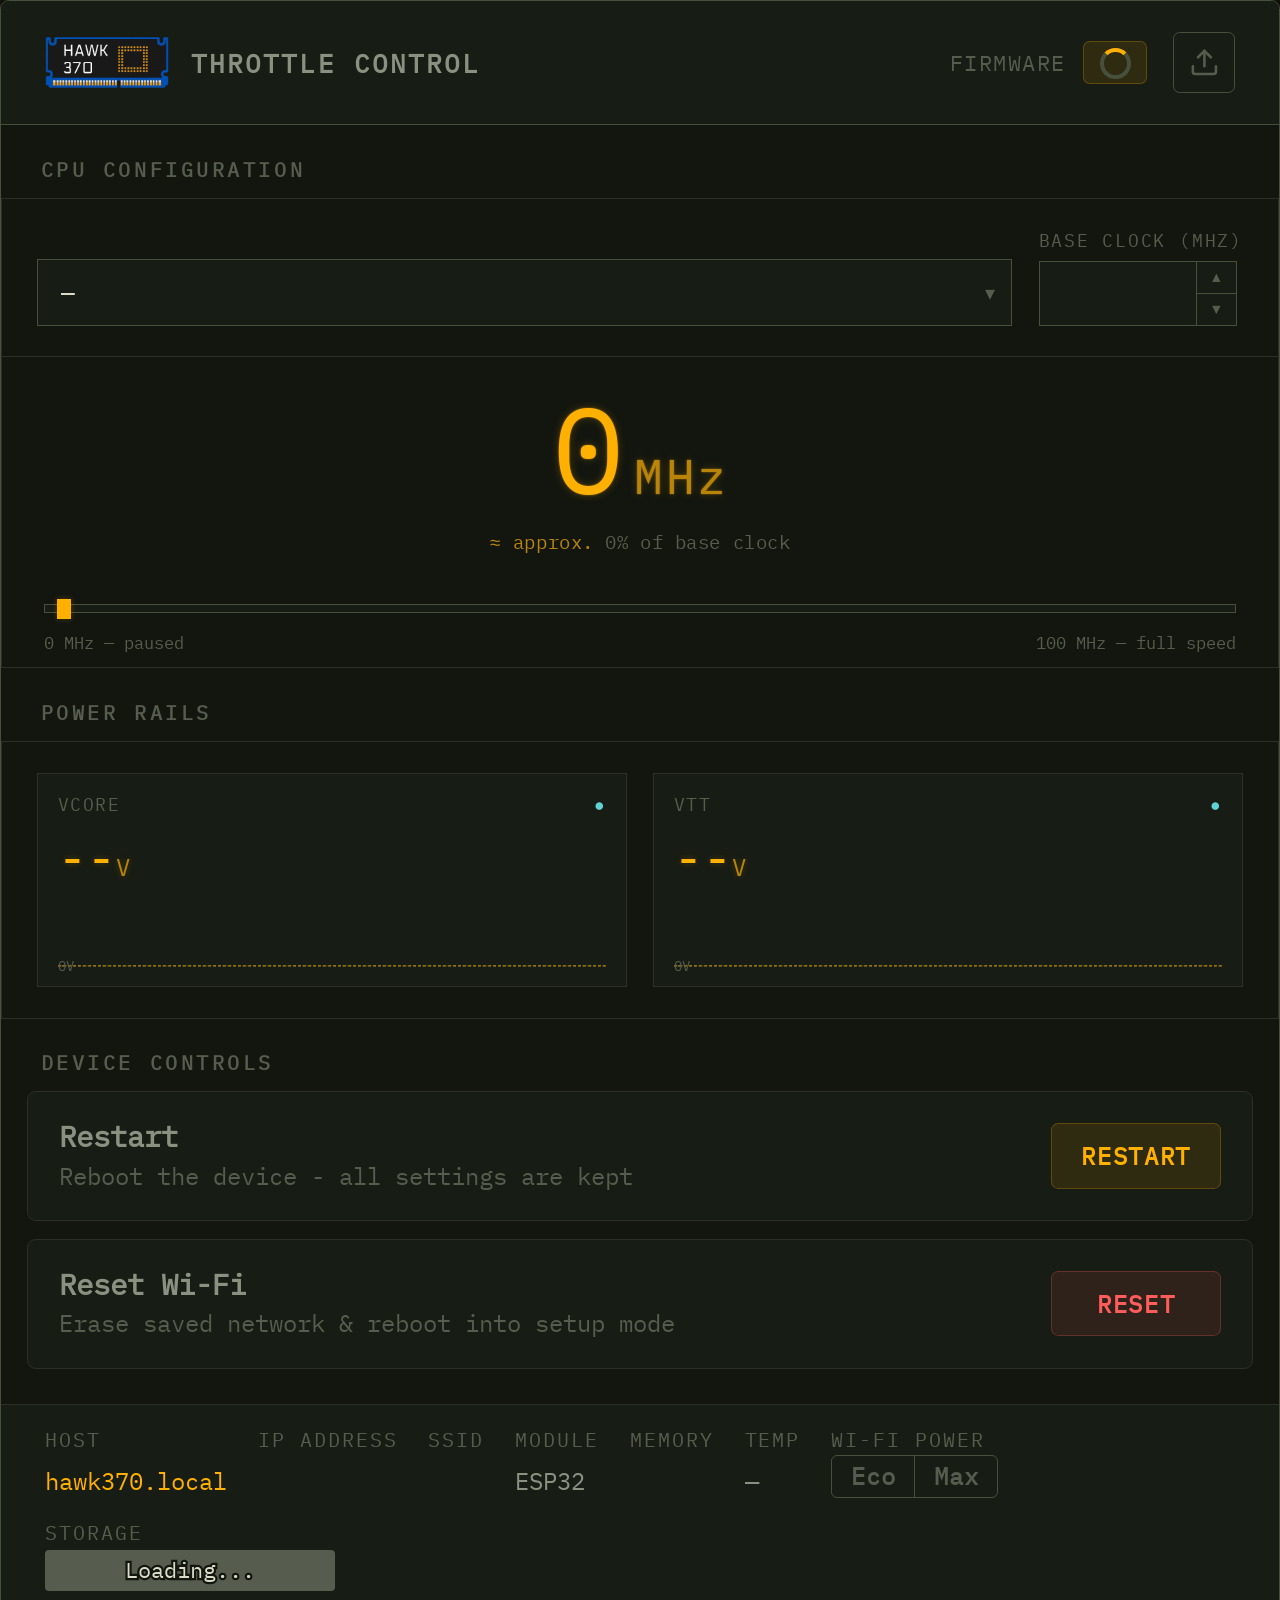
==== commit e366c750: "Firmware 0.2: Intel-referenced STPCLK# modulator and review fixes Throttle - New modulator on the PI" ====
--- a/data/index.html
+++ b/data/index.html
@@ -156,14 +156,14 @@
       gap: 0.8em;
       margin-top: 1.2em;
       padding: 0.9em 1.1em;
-      background: var(--red-dim);
-      border: 1px solid rgba(255, 92, 92, 0.25);
-      color: var(--red);
-      font-size: 0.95em;
+      background: var(--accent-dim);                /* informational, not an error */
+      border: 1px solid rgba(255, 176, 0, 0.22);
+      color: var(--text-2);
+      font-size: 0.9em;
       line-height: 1.5;
     }
     .calib-warning.visible { display: flex; }
-    .calib-warning svg { width: 1.3em; height: 1.3em; flex-shrink: 0; margin-top: 0.1em; }
+    .calib-warning svg { width: 1.3em; height: 1.3em; flex-shrink: 0; margin-top: 0.1em; color: var(--accent); }
 
     /* ── THROTTLE READOUT + SLIDER ── */
     .readout-panel { text-align: center; padding-top: 1.8em; padding-bottom: 0.6em; }
@@ -352,19 +352,19 @@
           <path d="M10.29 3.86L1.82 18a2 2 0 0 0 1.71 3h16.94a2 2 0 0 0 1.71-3L13.71 3.86a2 2 0 0 0-3.42 0z"/>
           <line x1="12" y1="9" x2="12" y2="13"/><line x1="12" y1="17" x2="12.01" y2="17"/>
         </svg>
-        <span>This family hasn't been bench-calibrated yet — carrier frequency and minimum pulse width are placeholder values. Verify on a scope before relying on this setting.</span>
+        <span id="calib-warning-text">Timing follows Intel's own PIIX4 STPCLK# throttle (32 µs shortest phase, 244 µs period) but has not been bench-verified on this CPU family yet.</span>
       </div>
     </div>
 
     <!-- ── THROTTLE READOUT + SLIDER ── -->
     <div class="panel readout-panel">
       <div class="readout"><span class="readout-value-wrap" id="readout-value-wrap" title="Click to enter a target MHz"><span id="readout-value">0</span></span><span class="unit">MHz</span></div>
-      <div class="readout-sub"><span class="approx">≈ approx.</span> <span id="readout-sub-pct">0%</span> of base clock</div>
+      <div class="readout-sub" id="readout-sub"><span class="approx">≈ approx.</span> <span id="readout-sub-pct">0%</span> of base clock</div>
 
       <div class="slider-block">
         <input type="range" id="speed-slider" min="0" max="9999" step="1" value="100">
         <div class="slider-endpoints">
-          <span>0 MHz — stopped</span>
+          <span>0 MHz — paused</span>
           <span id="slider-max-label">100 MHz — full speed</span>
         </div>
       </div>
@@ -384,7 +384,7 @@
               <polyline class="spark-line" id="vcore-spark-line" points="" />
               <line class="spark-current-line" id="vcore-spark-current" x1="0" y1="37" x2="200" y2="37"/>
             </svg>
-            <span class="spark-zero-label">0V</span>
+            <span class="spark-zero-label" id="vcore-spark-floor">0V</span>
             <span class="spark-current-label" id="vcore-spark-current-label"></span>
           </div>
         </div>
@@ -399,7 +399,7 @@
               <polyline class="spark-line" id="vtt-spark-line" points="" />
               <line class="spark-current-line" id="vtt-spark-current" x1="0" y1="37" x2="200" y2="37"/>
             </svg>
-            <span class="spark-zero-label">0V</span>
+            <span class="spark-zero-label" id="vtt-spark-floor">0V</span>
             <span class="spark-current-label" id="vtt-spark-current-label"></span>
           </div>
         </div>
@@ -573,6 +573,11 @@
     let cpuMenuOpen     = false;
     let baseMhzCache    = 300;
     let speedSendTimer  = null;
+    let lastSpeedSend   = 0;
+    let speedSeq        = 0;       // only the newest response may repaint
+    let localChangeAt   = 0;       // ignore SSE echoes while the user is dragging
+    let delivered       = null;    // { mhz, pct, paused } as reported by the firmware
+    const SPEED_SEND_INTERVAL_MS = 120;
 
     // targetMhz is the single source of truth for "what speed is commanded"
     // in this UI. The wire format is still speedPercent (0-100, now a
@@ -589,12 +594,23 @@
     // Repaints the big number + the "≈ approx. NN% of base clock" line and
     // the slider position from the current targetMhz/baseMhzCache. Does
     // NOT talk to the device — call sendSpeedMhz() separately for that.
+    // The big number shows what the CPU really gets (delivered), falling back
+    // to the requested value until the firmware has answered.
+    function formatMhz(mhz) {
+      return mhz > 0 && mhz < 10 ? mhz.toFixed(1) : String(Math.round(mhz));
+    }
+
     function updateReadoutDisplay() {
+      const shownMhz = delivered ? delivered.mhz : targetMhz;
+      const shownPct = delivered ? delivered.pct
+                                 : (baseMhzCache > 0 ? (targetMhz / baseMhzCache * 100) : 0);
       const valEl = $('readout-value');
-      if (valEl) valEl.textContent = targetMhz; // null while the click-to-edit input is open
-
-      const pct = baseMhzCache > 0 ? (targetMhz / baseMhzCache * 100) : 0;
-      $('readout-sub-pct').textContent = pct.toFixed(1) + '%';
+      if (valEl) valEl.textContent = formatMhz(shownMhz); // null while the click-to-edit input is open
+
+      const paused = delivered ? delivered.paused : targetMhz === 0;
+      $('readout-sub').innerHTML = paused
+        ? '<span class="approx">Paused</span> — STPCLK# held, CPU halted until you move the slider'
+        : `<span class="approx">≈ approx.</span> <span id="readout-sub-pct">${shownPct.toFixed(1)}%</span> of base clock`;
 
       const slider = $('speed-slider');
       slider.max   = baseMhzCache;
@@ -609,22 +625,51 @@
       if (newMhzValue === targetMhz) return;
 
       targetMhz = newMhzValue;
+      delivered = null;            // until the firmware reports the real value
+      localChangeAt = Date.now();
       updateReadoutDisplay();
       if (send) sendSpeedMhz(immediate);
     }
 
+    // Applies a throttle state from the firmware (POST response or SSE).
+    function applyThrottleState(data, moveSlider) {
+      if (!data || data.deliveredMhz === undefined) return;
+      if (data.baseMhz && data.baseMhz !== baseMhzCache && document.activeElement !== $('base-mhz')) {
+        baseMhzCache = data.baseMhz;
+        $('base-mhz').value = data.baseMhz;
+      }
+      if (moveSlider) targetMhz = clampMhz(data.baseMhz * (data.requestedPercent / 100));
+      delivered = { mhz: data.deliveredMhz, pct: data.deliveredPercent, paused: !!data.paused };
+      if (data.family !== undefined && data.family !== selectedFamily) {
+        selectedFamily = data.family;
+        const fam = cpuFamilies.find(f => f.id === data.family);
+        $('cpu-select-label').textContent = fam ? fam.name : data.familyName || '—';
+        renderCpuMenu();
+      }
+      if (data.verified !== undefined) renderCalibWarning(data.verified);
+      updateReadoutDisplay();
+    }
+
+    // Sends at most every SPEED_SEND_INTERVAL_MS while dragging, and always
+    // the final value, so the CPU follows the slider live.
     function sendSpeedMhz(immediate) {
-      const speedPercent = baseMhzCache > 0 ? (targetMhz / baseMhzCache * 100) : 0;
       clearTimeout(speedSendTimer);
       const doSend = () => {
+        lastSpeedSend = Date.now();
+        const speedPercent = baseMhzCache > 0 ? (targetMhz / baseMhzCache * 100) : 0;
+        const seq = ++speedSeq;
         fetch('/api/throttle/speed', {
           method: 'POST',
           headers: { 'Content-Type': 'application/json' },
           body: JSON.stringify({ speedPercent })
-        }).catch(() => showToast('Failed to set speed', 'fail'));
+        })
+          .then(r => { if (!r.ok) throw new Error(r.status); return r.json(); })
+          .then(data => { if (seq === speedSeq) applyThrottleState(data, false); })
+          .catch(() => showToast('Failed to set speed', 'fail'));
       };
-      if (immediate) doSend();
-      else speedSendTimer = setTimeout(doSend, 150);
+      const wait = immediate ? 0 : Math.max(0, SPEED_SEND_INTERVAL_MS - (Date.now() - lastSpeedSend));
+      if (wait === 0) doSend();
+      else speedSendTimer = setTimeout(doSend, wait);
     }
 
     /* ── CLICK-TO-EDIT MHZ READOUT (same pattern as file rename in files.html) ── */
@@ -652,7 +697,8 @@
     }
 
     function renderReadoutValue() {
-      $('readout-value-wrap').innerHTML = `<span id="readout-value">${targetMhz}</span>`;
+      $('readout-value-wrap').innerHTML = `<span id="readout-value"></span>`;
+      updateReadoutDisplay();
     }
 
     $('readout-value-wrap').addEventListener('click', startMhzEdit);
@@ -665,8 +711,8 @@
       setTargetMhz(parseInt($('speed-slider').value, 10), true, false);
     });
 
-    function renderCalibWarning(calibrated) {
-      $('calib-warning').classList.toggle('visible', !calibrated);
+    function renderCalibWarning(verified) {
+      $('calib-warning').classList.toggle('visible', !verified);
     }
 
     /* ── CUSTOM CPU-FAMILY DROPDOWN ─────────────────────────────────────
@@ -741,10 +787,7 @@
           $('base-mhz').value = data.baseMhz;
           baseMhzCache = data.baseMhz;
 
-          targetMhz = clampMhz(data.baseMhz * (data.speedPercent / 100));
-          updateReadoutDisplay();
-
-          renderCalibWarning(data.calibrated);
+          applyThrottleState(data, true);
         })
         .catch(() => {});
     }
@@ -764,10 +807,12 @@
 
       baseMhzCache = newBaseMhz;
       targetMhz    = clampMhz(targetMhz); // no-op unless the new base clock is now below the old target
+      delivered    = null;                // re-reported once the speed is re-sent below
       updateReadoutDisplay();
 
       const fam = cpuFamilies.find(f => f.id === family);
-      if (fam) renderCalibWarning(fam.calibrated);
+      if (fam) renderCalibWarning(fam.verified);
+      localChangeAt = Date.now();
 
       fetch('/api/throttle/config', {
         method: 'POST',
@@ -803,11 +848,21 @@
     const vcoreHistory = [];
     const vttHistory   = [];
 
+    // Scales to the window's own min..max (at least SPARK_MIN_SPAN volts), so
+    // a 1.5 V rail wobbling by 20 mV is visible instead of a flat line.
+    const SPARK_MIN_SPAN = 0.1;
     function renderSpark(name, hist) {
       if (hist.length < 2) return;
-      const min = 0;
-      const max = Math.max(...hist) || 0.01;
-      const range = (max - min) || 0.01;
+      let min = Math.min(...hist);
+      let max = Math.max(...hist);
+      if (max - min < SPARK_MIN_SPAN) {
+        const mid = (max + min) / 2;
+        min = mid - SPARK_MIN_SPAN / 2;
+        max = mid + SPARK_MIN_SPAN / 2;
+      }
+      min = Math.max(0, min);
+      const range = (max - min) || SPARK_MIN_SPAN;
+      $(name + '-spark-floor').textContent = min.toFixed(2) + 'V';
       const w = 200, h = 40, pad = 3;
       const step = w / (VOLT_HISTORY_LEN - 1);
       const startX = w - (hist.length - 1) * step;
@@ -835,6 +890,10 @@
     }
 
     function pushVoltage(name, value) {
+      if (typeof value !== 'number') {        // ADC unavailable on this unit
+        $(name + '-value').textContent = '--';
+        return;
+      }
       const hist = name === 'vcore' ? vcoreHistory : vttHistory;
       hist.push(value);
       if (hist.length > VOLT_HISTORY_LEN) hist.shift();
@@ -875,6 +934,14 @@
 
     function attachSSEHandlers(es) {
       es.addEventListener('telemetry', e => pushTelemetry(JSON.parse(e.data)));
+      // Throttle changes made from another browser (or this one) are pushed here.
+      es.addEventListener('throttle', e => {
+        lastSSEActivity = Date.now();
+        if (Date.now() - localChangeAt < 800) return;   // the user is moving it right now
+        if (document.getElementById('mhz-edit-input')) return;
+        applyThrottleState(JSON.parse(e.data), true);
+      });
+      es.addEventListener('ping', () => { lastSSEActivity = Date.now(); });
     }
     attachSSEHandlers(throttleEvents);
 
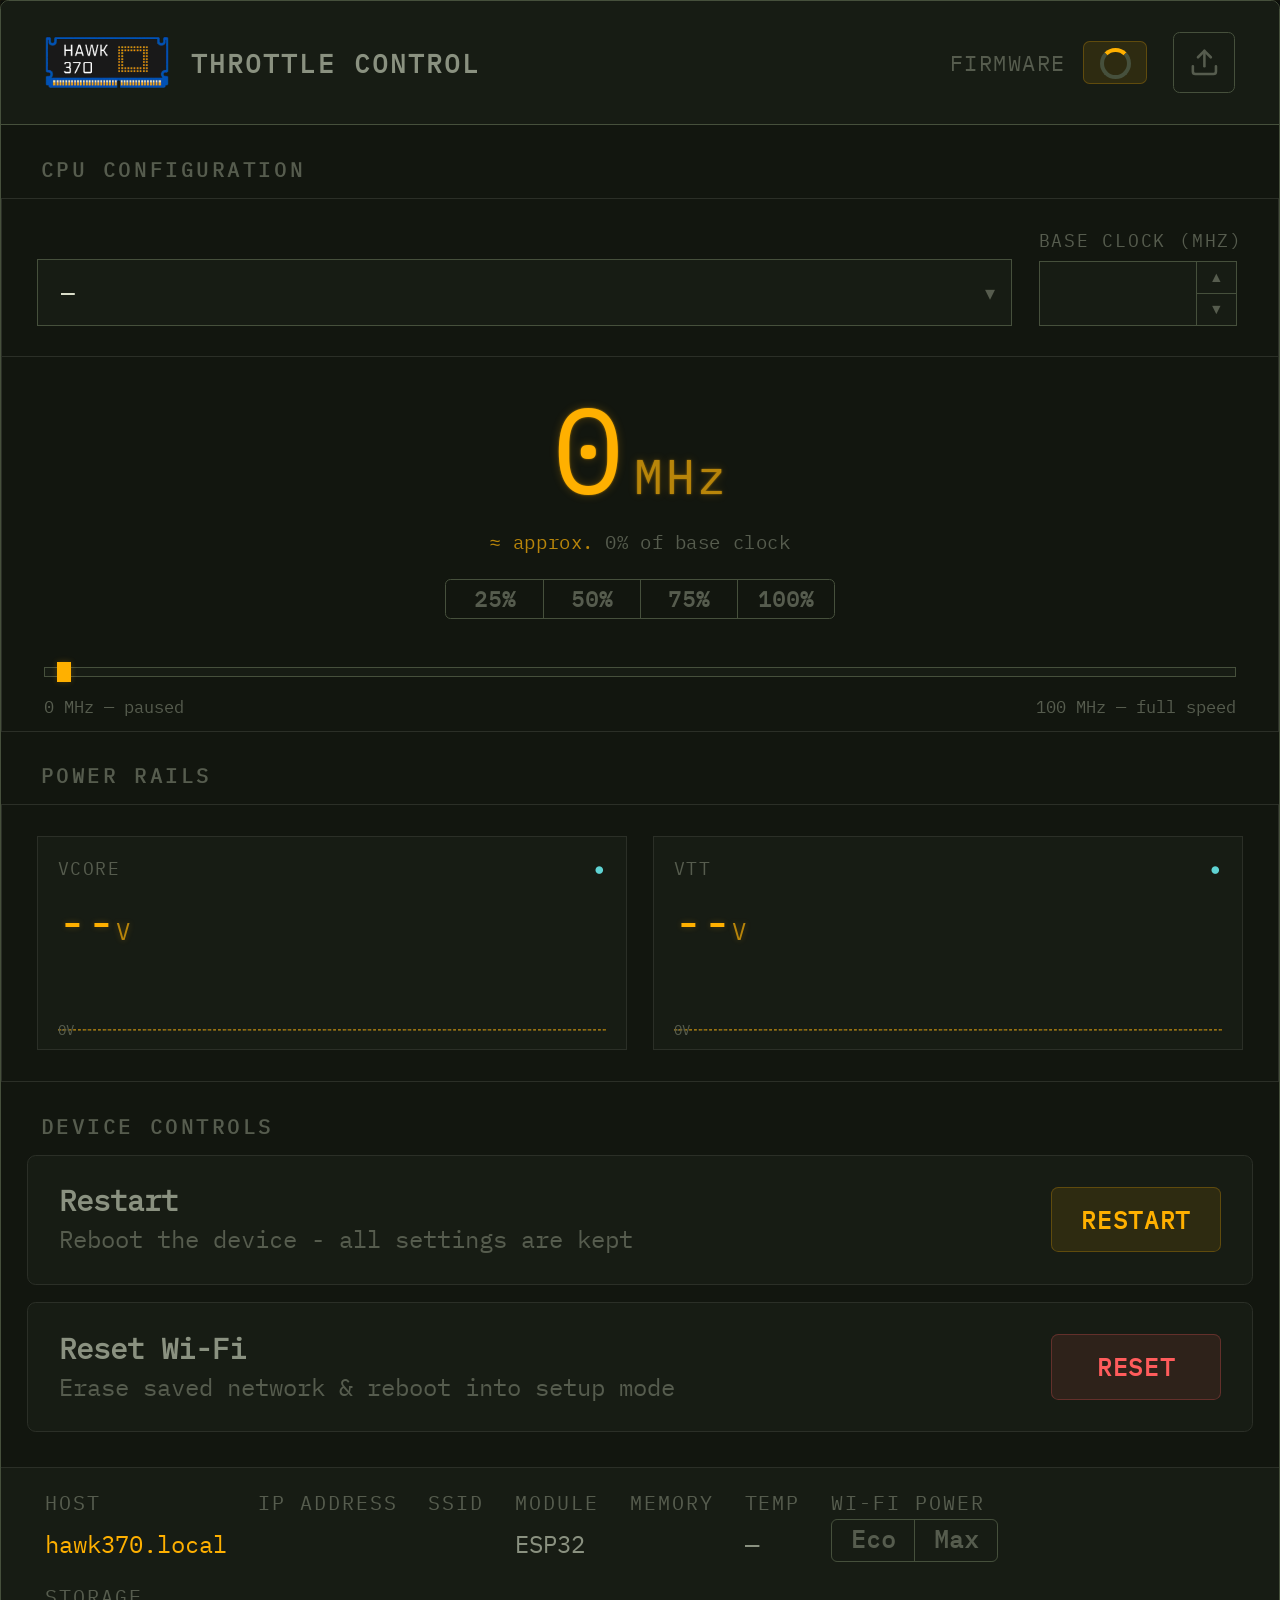
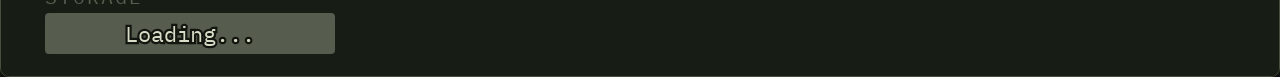
==== commit 6b3b09f9: "Firmware 0.3: dashboard fixes, speed presets, reconnect detection - Fix slider jumping back during/a" ====
--- a/data/index.html
+++ b/data/index.html
@@ -197,10 +197,14 @@
       border-bottom: 1px dashed var(--accent);
       outline: none;
       width: 5ch;
-      text-align: right;
+      text-align: center;
+      caret-color: var(--accent);
       -moz-appearance: textfield;
       appearance: textfield;
     }
+    .preset-row { margin-top: 1.1em; }
+    .reset-probe { margin-top: 1em; font-size: 0.85em; color: var(--text-3); }
+    .preset-row .freq-btn { min-width: 4.4em; }
     .readout-input::-webkit-outer-spin-button,
     .readout-input::-webkit-inner-spin-button { -webkit-appearance: none; margin: 0; }
     #speed-slider {
@@ -360,6 +364,14 @@
     <div class="panel readout-panel">
       <div class="readout"><span class="readout-value-wrap" id="readout-value-wrap" title="Click to enter a target MHz"><span id="readout-value">0</span></span><span class="unit">MHz</span></div>
       <div class="readout-sub" id="readout-sub"><span class="approx">≈ approx.</span> <span id="readout-sub-pct">0%</span> of base clock</div>
+      <div class="preset-row">
+        <span class="freq-toggle" id="speed-presets" role="group" aria-label="Quick speed presets">
+          <button type="button" class="freq-btn" data-pct="25">25%</button>
+          <button type="button" class="freq-btn" data-pct="50">50%</button>
+          <button type="button" class="freq-btn" data-pct="75">75%</button>
+          <button type="button" class="freq-btn" data-pct="100">100%</button>
+        </span>
+      </div>
 
       <div class="slider-block">
         <input type="range" id="speed-slider" min="0" max="9999" step="1" value="100">
@@ -524,6 +536,7 @@
               <div class="step-text">Visit <a href="http://hawk370.local">hawk370.local</a> to run setup again.</div>
             </div>
           </div>
+          <p class="reset-probe" id="reset-probe-status">Waiting for HAWK 370 to come back… this page opens setup automatically once your device is on HAWK370-Setup.</p>
         </div>
       </div>
     </div>
@@ -558,7 +571,7 @@
           <span class="modal-title warning">Restarting...</span>
         </div>
         <div class="modal-body">
-          <p>The device is restarting. Please wait...</p>
+          <p id="restart-status">The device is restarting. This page reloads as soon as it is back.</p>
         </div>
       </div>
     </div>
@@ -577,6 +590,9 @@
     let speedSeq        = 0;       // only the newest response may repaint
     let localChangeAt   = 0;       // ignore SSE echoes while the user is dragging
     let delivered       = null;    // { mhz, pct, paused } as reported by the firmware
+    let inFlight        = 0;       // requests from this browser not answered yet
+    let lastRev         = 0;       // newest firmware state revision applied
+    let lastBootId      = null;    // revisions restart when the device reboots
     const SPEED_SEND_INTERVAL_MS = 120;
 
     // targetMhz is the single source of truth for "what speed is commanded"
@@ -612,6 +628,8 @@
         ? '<span class="approx">Paused</span> — STPCLK# held, CPU halted until you move the slider'
         : `<span class="approx">≈ approx.</span> <span id="readout-sub-pct">${shownPct.toFixed(1)}%</span> of base clock`;
 
+      renderPresets();
+
       const slider = $('speed-slider');
       slider.max   = baseMhzCache;
       slider.value = targetMhz;
@@ -634,12 +652,25 @@
     // Applies a throttle state from the firmware (POST response or SSE).
     function applyThrottleState(data, moveSlider) {
       if (!data || data.deliveredMhz === undefined) return;
+      // Drop anything older than what is already shown. A power-saving Wi-Fi
+      // link can deliver SSE events late; without this they moved the slider
+      // back to positions from the middle of a drag.
+      if (data.bootId !== undefined && data.bootId !== lastBootId) { lastBootId = data.bootId; lastRev = 0; }
+      if (data.rev !== undefined) {
+        if (data.rev < lastRev) return;
+        lastRev = data.rev;
+      }
       if (data.baseMhz && data.baseMhz !== baseMhzCache && document.activeElement !== $('base-mhz')) {
         baseMhzCache = data.baseMhz;
         $('base-mhz').value = data.baseMhz;
       }
       if (moveSlider) targetMhz = clampMhz(data.baseMhz * (data.requestedPercent / 100));
-      delivered = { mhz: data.deliveredMhz, pct: data.deliveredPercent, paused: !!data.paused };
+      // Only show "delivered" when it answers the value now on the slider; a
+      // reply for an earlier drag position would make the big number flicker.
+      const answersCurrent = clampMhz(data.baseMhz * (data.requestedPercent / 100)) === targetMhz;
+      delivered = answersCurrent
+        ? { mhz: data.deliveredMhz, pct: data.deliveredPercent, paused: !!data.paused }
+        : null;
       if (data.family !== undefined && data.family !== selectedFamily) {
         selectedFamily = data.family;
         const fam = cpuFamilies.find(f => f.id === data.family);
@@ -658,6 +689,7 @@
         lastSpeedSend = Date.now();
         const speedPercent = baseMhzCache > 0 ? (targetMhz / baseMhzCache * 100) : 0;
         const seq = ++speedSeq;
+        inFlight++;
         fetch('/api/throttle/speed', {
           method: 'POST',
           headers: { 'Content-Type': 'application/json' },
@@ -665,7 +697,8 @@
         })
           .then(r => { if (!r.ok) throw new Error(r.status); return r.json(); })
           .then(data => { if (seq === speedSeq) applyThrottleState(data, false); })
-          .catch(() => showToast('Failed to set speed', 'fail'));
+          .catch(() => showToast('Failed to set speed', 'fail'))
+          .finally(() => { inFlight--; });
       };
       const wait = immediate ? 0 : Math.max(0, SPEED_SEND_INTERVAL_MS - (Date.now() - lastSpeedSend));
       if (wait === 0) doSend();
@@ -673,27 +706,48 @@
     }
 
     /* ── CLICK-TO-EDIT MHZ READOUT (same pattern as file rename in files.html) ── */
-    function startMhzEdit() {
-      const wrap = $('readout-value-wrap');
-      wrap.innerHTML = `<input type="number" id="mhz-edit-input" class="readout-input"
-                                min="0" max="${baseMhzCache}" step="1" value="${targetMhz}">`;
+    // Click the number to edit it; the caret lands where you clicked, and
+    // further clicks inside just move it. Enter or a click anywhere outside
+    // applies the value and ends editing; Escape cancels.
+    function startMhzEdit(e) {
+      if ($('mhz-edit-input')) return;   // already editing: the click only moves the caret
+      const wrap  = $('readout-value-wrap');
+      const shown = $('readout-value');
+      const value = String(targetMhz);
+
+      let caret = value.length;
+      if (e && shown) {
+        const r = shown.getBoundingClientRect();   // monospace digits: position -> index
+        if (r.width > 0) caret = Math.round(((e.clientX - r.left) / r.width) * value.length);
+        caret = Math.min(value.length, Math.max(0, caret));
+      }
+
+      wrap.innerHTML = `<input type="text" id="mhz-edit-input" class="readout-input" inputmode="numeric"
+                               maxlength="4" autocomplete="off" spellcheck="false" value="${value}">`;
       const input = $('mhz-edit-input');
-      input.addEventListener('keydown', e => {
-        if (e.key === 'Enter')  { e.preventDefault(); input.blur(); }
-        if (e.key === 'Escape') { input.dataset.cancel = '1'; input.blur(); }
+      const fit = () => { input.style.width = `${Math.max(input.value.length, 1) + 0.5}ch`; };
+      fit();
+
+      let finished = false;
+      const finish = apply => {
+        if (finished) return;
+        finished = true;
+        const parsed = parseInt(input.value, 10);
+        renderReadoutValue();
+        if (apply && Number.isFinite(parsed)) setTargetMhz(parsed, true, true);
+      };
+
+      input.addEventListener('input', () => {
+        input.value = input.value.replace(/[^0-9]/g, '');
+        fit();
       });
-      input.addEventListener('blur', () => {
-        if (input.dataset.cancel === '1') { renderReadoutValue(); return; }
-        commitMhzEdit(input.value);
+      input.addEventListener('keydown', ev => {
+        if (ev.key === 'Enter')  { ev.preventDefault(); finish(true); }
+        if (ev.key === 'Escape') { ev.preventDefault(); finish(false); }
       });
+      input.addEventListener('blur', () => finish(true));
       input.focus();
-      input.select();
-    }
-
-    function commitMhzEdit(rawValue) {
-      const parsed = parseFloat(rawValue);
-      setTargetMhz(Number.isFinite(parsed) ? parsed : targetMhz, true, true);
-      renderReadoutValue();
+      input.setSelectionRange(caret, caret);
     }
 
     function renderReadoutValue() {
@@ -702,6 +756,20 @@
     }
 
     $('readout-value-wrap').addEventListener('click', startMhzEdit);
+
+    /* ── QUICK SPEED PRESETS (percent of the base clock) ── */
+    function renderPresets() {
+      document.querySelectorAll('#speed-presets .freq-btn').forEach(btn => {
+        const mhz = clampMhz(baseMhzCache * Number(btn.dataset.pct) / 100);
+        btn.classList.toggle('active', mhz === targetMhz);
+        btn.title = `${mhz} MHz`;
+      });
+    }
+    document.querySelectorAll('#speed-presets .freq-btn').forEach(btn => {
+      btn.addEventListener('click', () => {
+        setTargetMhz(baseMhzCache * Number(btn.dataset.pct) / 100, true, true);
+      });
+    });
 
     /* ── SPEED SLIDER (drags in whole MHz, converted to speedPercent on send) ── */
     $('speed-slider').addEventListener('input', () => {
@@ -814,13 +882,15 @@
       if (fam) renderCalibWarning(fam.verified);
       localChangeAt = Date.now();
 
+      inFlight++;
       fetch('/api/throttle/config', {
         method: 'POST',
         headers: { 'Content-Type': 'application/json' },
         body: JSON.stringify({ family, baseMhz: newBaseMhz })
       })
         .then(() => sendSpeedMhz(true)) // re-sync speedPercent so the absolute MHz target holds under the new base
-        .catch(() => showToast('Failed to save CPU configuration', 'fail'));
+        .catch(() => showToast('Failed to save CPU configuration', 'fail'))
+        .finally(() => { inFlight--; });
     }
 
     /* ── MHZ STEPPER BUTTONS (base clock field) ── */
@@ -937,7 +1007,7 @@
       // Throttle changes made from another browser (or this one) are pushed here.
       es.addEventListener('throttle', e => {
         lastSSEActivity = Date.now();
-        if (Date.now() - localChangeAt < 800) return;   // the user is moving it right now
+        if (inFlight > 0 || Date.now() - localChangeAt < 800) return;   // our own change is still settling
         if (document.getElementById('mhz-edit-input')) return;
         applyThrottleState(JSON.parse(e.data), true);
       });
@@ -1013,6 +1083,24 @@
       fetch('/api/factory-reset', { method: 'POST' })
         .then(res => res.json())
         .catch(() => console.log('Device connection severed. System rebooting.'));
+      setTimeout(findSetupDevice, 3000);
+    }
+
+    // After a Wi-Fi reset the device comes back as the HAWK370-Setup hotspot.
+    // Keep asking both of its addresses until one answers in setup mode (the
+    // old LAN address may still answer for a moment, but not in setup mode),
+    // then open the setup wizard there.
+    const SETUP_ADDRESSES = ['http://hawk370.local', 'http://192.168.8.1'];
+    async function findSetupDevice() {
+      for (const base of SETUP_ADDRESSES) {
+        const info = await probeDevice(base);
+        if (info && info.provisioning) {
+          $('reset-probe-status').textContent = 'HAWK 370 found — opening setup…';
+          window.location.href = base + '/';
+          return;
+        }
+      }
+      setTimeout(findSetupDevice, 1500);
     }
 
     function openRestartModal() {
@@ -1024,13 +1112,23 @@
     async function executeRestart() {
       $('restart-step-confirm').classList.add('hidden');
       $('restart-step-restarting').classList.remove('hidden');
+      const before = await probeDevice();
       try { await fetch('/api/restart', { method: 'POST' }); } catch (_) { /* expected */ }
 
-      // Give the device time to actually reboot before forcing a fresh SSE connection
-      setTimeout(() => {
-        reconnectSSE();
-        closeRestartModal();
-      }, 6000);
+      // Reload once the device answers with a new boot id, however long it takes.
+      const started = Date.now();
+      const poll = async () => {
+        const info = await probeDevice();
+        if (info && (!before || info.bootId !== before.bootId)) {
+          window.location.reload();
+          return;
+        }
+        if (Date.now() - started > 60000) {
+          $('restart-status').textContent = 'Still waiting for the device after 60 s. Check its power and Wi-Fi; this page keeps trying.';
+        }
+        setTimeout(poll, 1000);
+      };
+      setTimeout(poll, 1500);
     }
 
     let lastSSEActivity = Date.now();
@@ -1070,6 +1168,7 @@
             modelEl.textContent = esp.model;
             const tipParts = [];
             if (esp.cores !== undefined) tipParts.push(`Cores: ${esp.cores}`);
+            if (esp.cpuMhz !== undefined) tipParts.push(`CPU: ${esp.cpuMhz} MHz`);
             if (esp.rev   !== undefined) tipParts.push(`Rev: ${esp.rev}`);
             if (esp.ver)                 tipParts.push(`SDK: ${esp.ver}`);
             modelEl.title = tipParts.join(' · ');
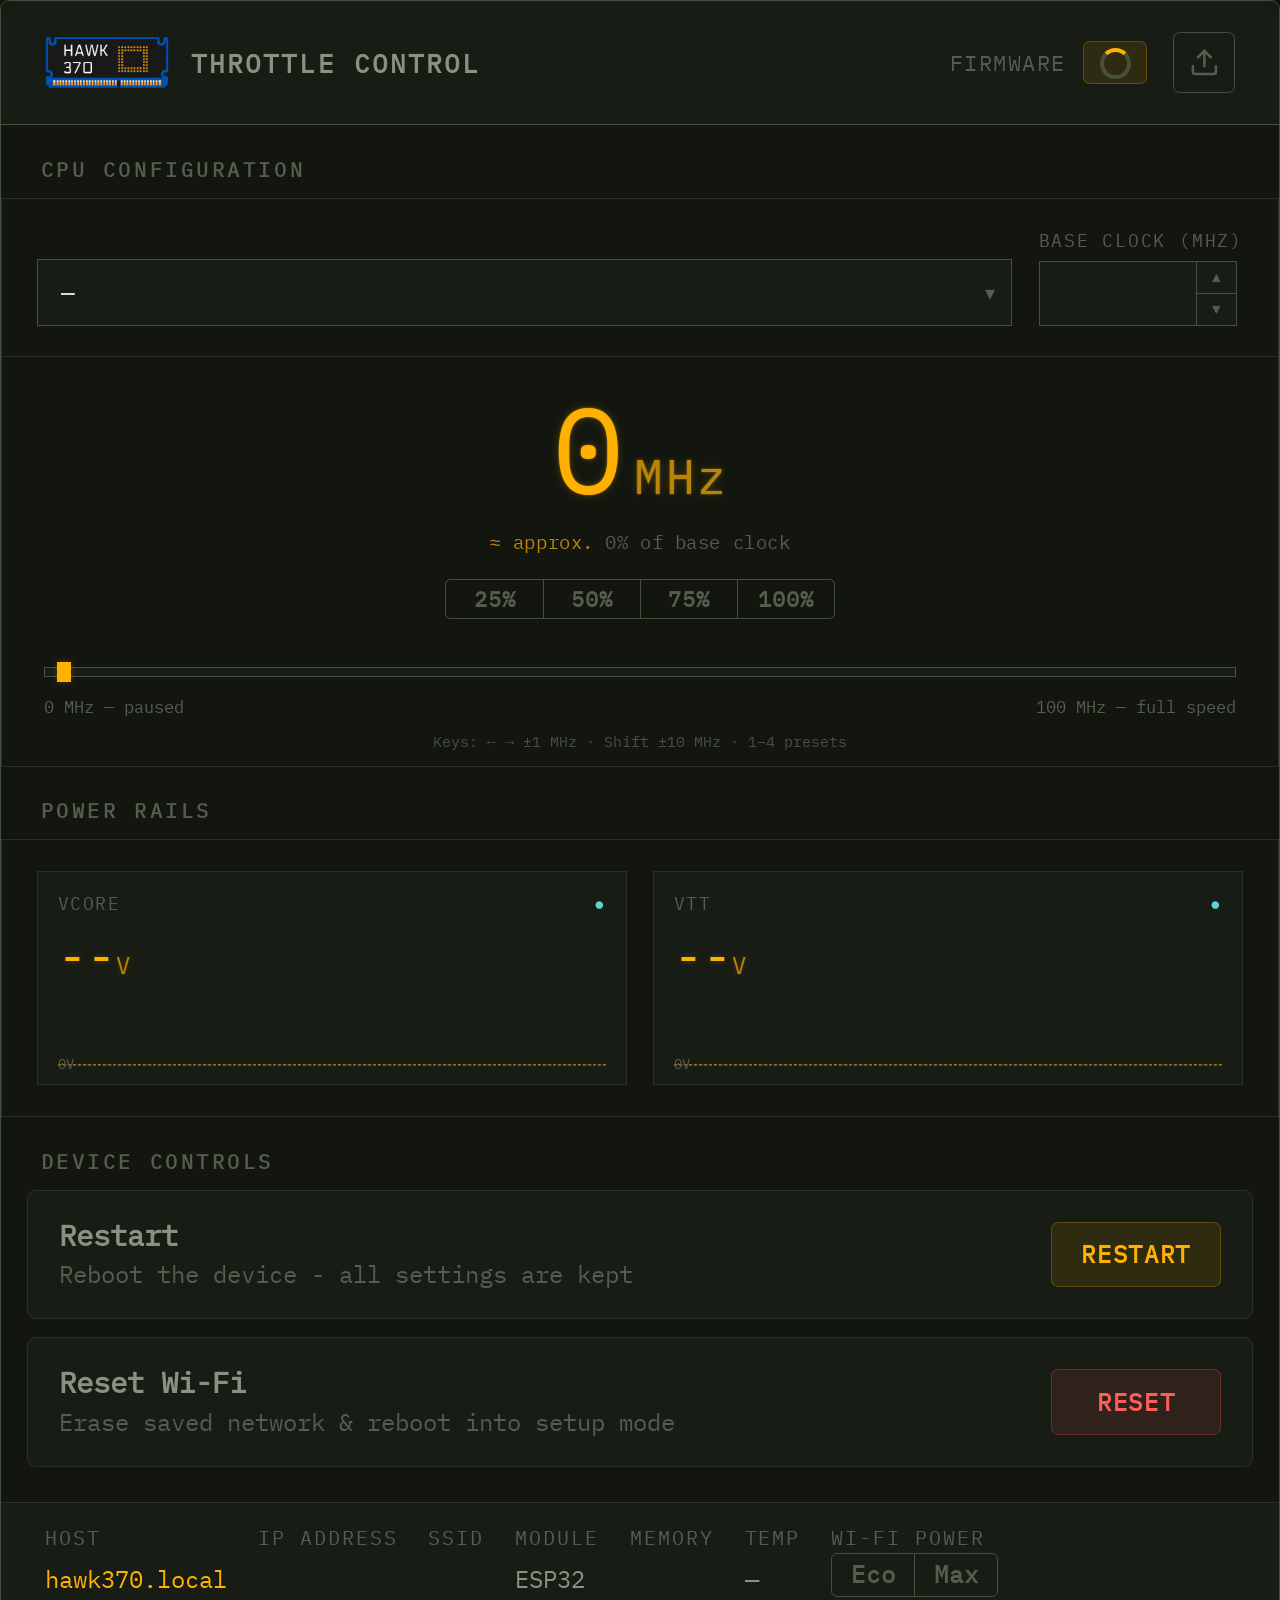
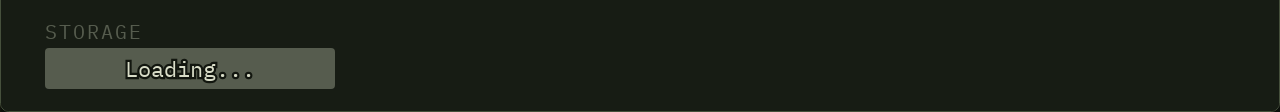
==== commit fdd36239: "Dashboard: keyboard shortcuts, live tab title, whole-MHz readout - Left/Right arrows +/-1 MHz, Shift" ====
--- a/data/index.html
+++ b/data/index.html
@@ -226,6 +226,8 @@
       box-shadow: 0 0 6px var(--accent-glow); cursor: pointer; border-radius: 0;
     }
 
+    .key-hint { font-size: 0.7em; color: var(--text-3); margin-top: 0.9em; opacity: 0.8; }
+    @media (hover: none) { .key-hint { display: none; } }   /* touch screens have no keyboard */
     .slider-endpoints { display: flex; justify-content: space-between; font-size: 0.75em; color: var(--text-3); margin-top: 0.5em; /*padding-left: 4.2em;*/ }
 
     /* ── POWER RAILS ── */
@@ -379,6 +381,7 @@
           <span>0 MHz — paused</span>
           <span id="slider-max-label">100 MHz — full speed</span>
         </div>
+        <div class="key-hint">Keys: ← → ±1 MHz · Shift ±10 MHz · 1–4 presets</div>
       </div>
     </div>
 
@@ -613,7 +616,7 @@
     // The big number shows what the CPU really gets (delivered), falling back
     // to the requested value until the firmware has answered.
     function formatMhz(mhz) {
-      return mhz > 0 && mhz < 10 ? mhz.toFixed(1) : String(Math.round(mhz));
+      return String(Math.round(mhz));
     }
 
     function updateReadoutDisplay() {
@@ -629,6 +632,9 @@
         : `<span class="approx">≈ approx.</span> <span id="readout-sub-pct">${shownPct.toFixed(1)}%</span> of base clock`;
 
       renderPresets();
+
+      // Live speed in the browser tab, handy when the dashboard is in the background.
+      document.title = paused ? 'Paused · HAWK 370' : `${formatMhz(shownMhz)} MHz · HAWK 370`;
 
       const slider = $('speed-slider');
       slider.max   = baseMhzCache;
@@ -757,6 +763,30 @@
 
     $('readout-value-wrap').addEventListener('click', startMhzEdit);
 
+    /* ── KEYBOARD SHORTCUTS ──
+       ← / →  ±1 MHz, with Shift ±10 MHz;  1-4  the percent presets.
+       Ignored while typing in a field, with a modal open, or with Ctrl/Alt/Cmd. */
+    document.addEventListener('keydown', e => {
+      if (e.ctrlKey || e.altKey || e.metaKey) return;
+      const el = document.activeElement;
+      if (el && (el.isContentEditable || ['INPUT', 'TEXTAREA', 'SELECT'].includes(el.tagName)) &&
+          el.id !== 'speed-slider') return;
+      if (document.querySelector('.modal-overlay.visible')) return;
+      if (cpuMenuOpen) return;
+
+      if (e.key === 'ArrowLeft' || e.key === 'ArrowRight') {
+        e.preventDefault();   // also stops the focused slider's own ±1 step
+        const step = (e.shiftKey ? 10 : 1) * (e.key === 'ArrowLeft' ? -1 : 1);
+        setTargetMhz(targetMhz + step, true, false);
+        return;
+      }
+      const presetKey = /^(?:Digit|Numpad)([1-4])$/.exec(e.code);
+      if (presetKey) {
+        const btn = document.querySelectorAll('#speed-presets .freq-btn')[Number(presetKey[1]) - 1];
+        if (btn) { e.preventDefault(); btn.click(); }
+      }
+    });
+
     /* ── QUICK SPEED PRESETS (percent of the base clock) ── */
     function renderPresets() {
       document.querySelectorAll('#speed-presets .freq-btn').forEach(btn => {
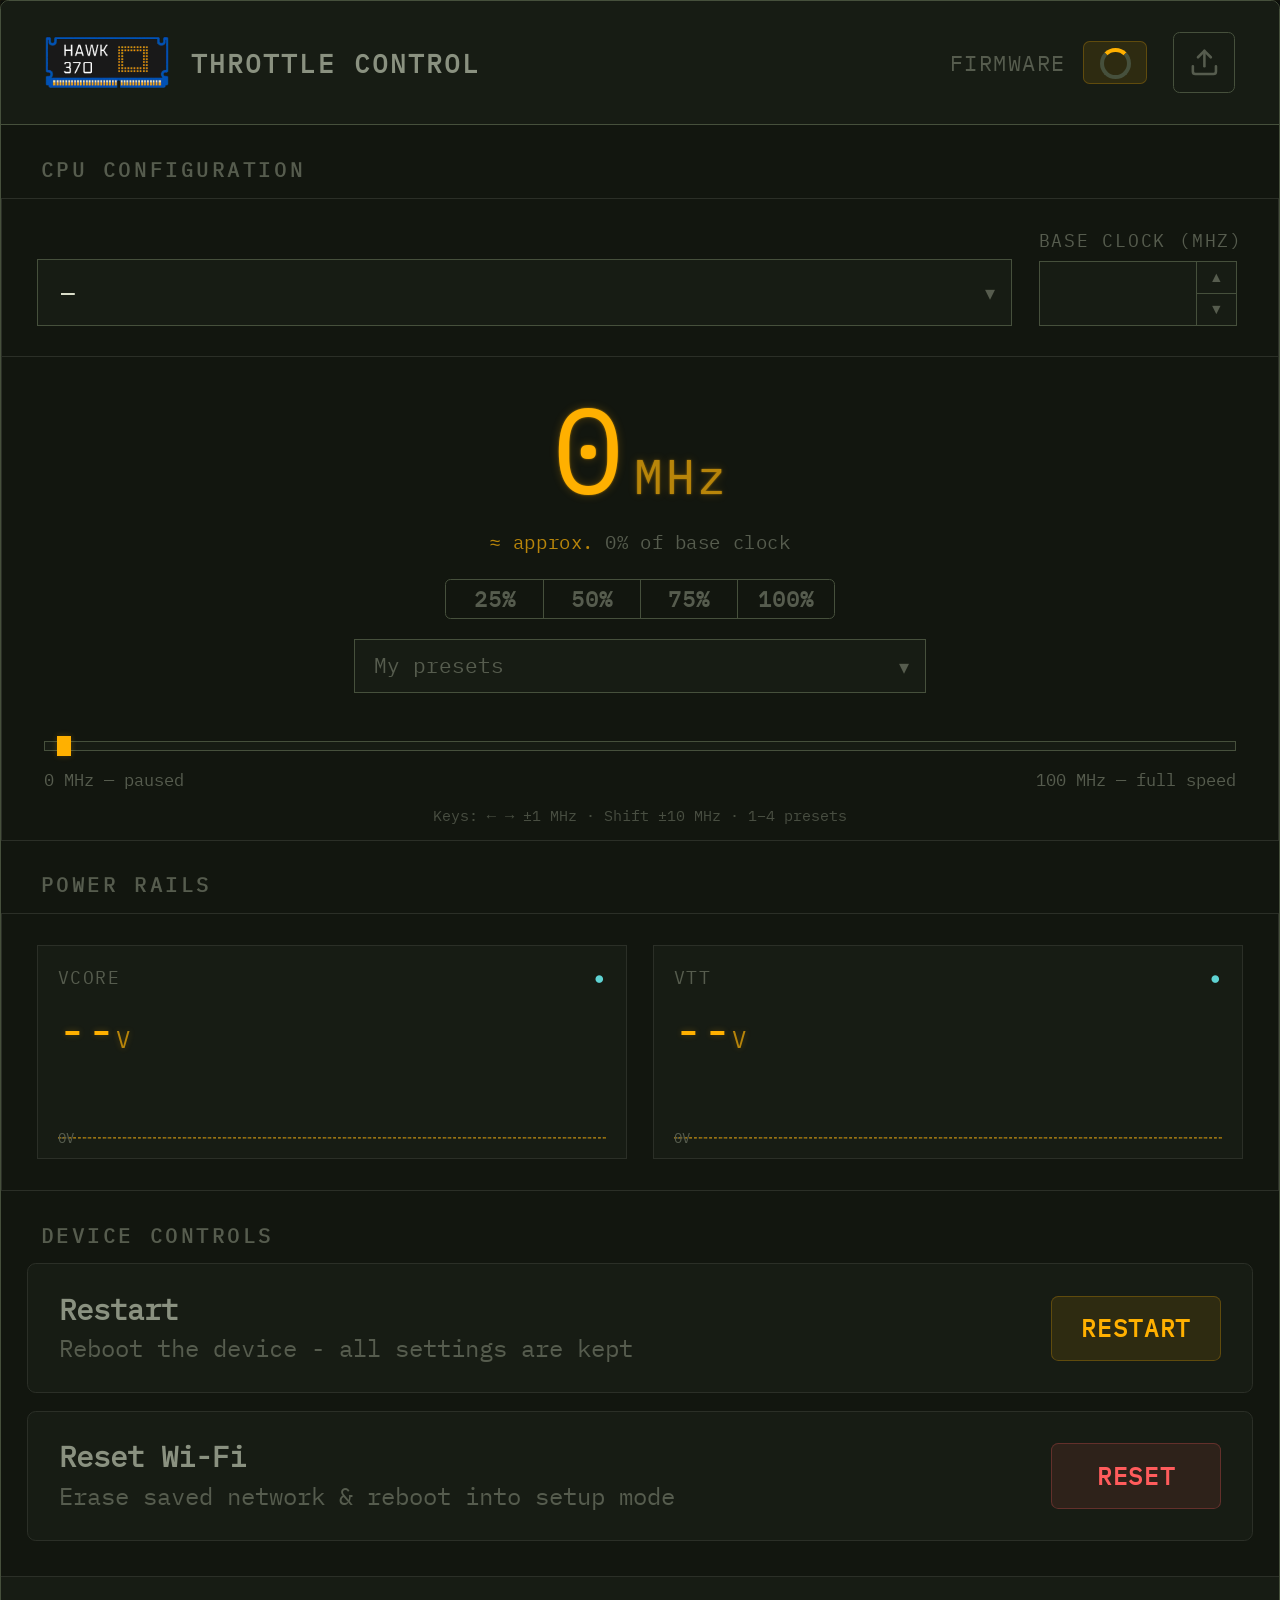
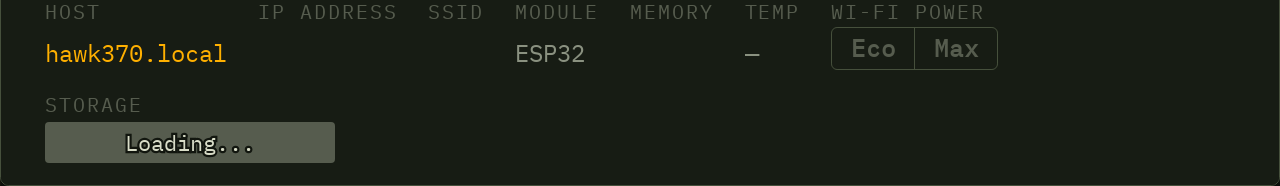
==== commit a85aea38: "Firmware 0.4: user speed presets per CPU family - Presets store an effective MHz ("386DX-40 = 25 MHz" ====
--- a/data/index.html
+++ b/data/index.html
@@ -203,6 +203,47 @@
       appearance: textfield;
     }
     .preset-row { margin-top: 1.1em; }
+
+    /* ── USER PRESETS (searchable dropdown) ── */
+    .user-presets { display: flex; justify-content: center; margin-top: 0.9em; }
+    .preset-select { flex: 0 1 26em; min-width: 16em; text-align: left; }
+    .preset-select .select-trigger { font-size: 0.95em; padding: 0.6em 2.2em 0.6em 0.9em; }
+    #preset-label .muted { color: var(--text-3); }
+    .preset-menu { max-height: 22em; display: flex; flex-direction: column; overflow: hidden; }
+    .preset-menu.hidden { display: none; }
+    .preset-search-wrap { padding: 0.5em; border-bottom: 1px solid var(--border); }
+    .preset-search-wrap input, .field input {
+      width: 100%; background: var(--bg); border: 1px solid var(--border-bright); color: var(--text);
+      font-family: var(--mono); font-size: 0.95em; padding: 0.5em 0.7em; outline: none;
+    }
+    .preset-search-wrap input:focus, .field input:focus { border-color: var(--accent); }
+    #preset-list { overflow-y: auto; flex: 1; scrollbar-width: thin; scrollbar-color: var(--border-bright) transparent; }
+    .preset-option { display: flex; align-items: center; gap: 0.8em; font-size: 0.95em; }
+    .preset-option .preset-name { flex: 1; overflow: hidden; text-overflow: ellipsis; white-space: nowrap; }
+    .preset-option .preset-mhz { color: var(--text-3); white-space: nowrap; }
+    .preset-option.over .preset-mhz { color: var(--yellow); }
+    .preset-option.focused { background: rgba(255, 255, 255, 0.06); color: var(--text); }
+    .preset-edit {
+      background: none; border: 1px solid transparent; color: var(--text-3); cursor: pointer;
+      font-family: var(--mono); font-size: 0.85em; padding: 0.15em 0.45em;
+    }
+    .preset-edit:hover { color: var(--accent); border-color: var(--border-bright); }
+    .preset-empty { padding: 0.9em 1em; color: var(--text-3); font-size: 0.9em; }
+    .preset-menu-footer { display: flex; border-top: 1px solid var(--border-bright); }
+    .preset-action {
+      flex: 1; background: none; border: none; color: var(--text-2); cursor: pointer;
+      font-family: var(--mono); font-size: 0.8em; padding: 0.7em 0.4em;
+    }
+    .preset-action + .preset-action { border-left: 1px solid var(--border); }
+    .preset-action:hover { color: var(--accent); background: var(--accent-dim); }
+    .field { display: flex; flex-direction: column; gap: 0.35em; margin-bottom: 1em; }
+    .field label { font-family: var(--mono); font-size: 0.7em; letter-spacing: 0.1em; text-transform: uppercase; color: var(--text-3); }
+    .field .hint { font-size: 0.75em; color: var(--text-3); }
+    .field-row { display: flex; gap: 1em; }
+    .field-row .field { flex: 1; }
+    .preset-error { color: var(--red); font-size: 0.85em; min-height: 1.2em; margin-bottom: 0.6em; }
+    .btn-delete-preset { color: var(--red); border-color: rgba(255, 92, 92, 0.35); }
+    .btn-delete-preset:hover { background: var(--red-dim); color: var(--red); }
     .reset-probe { margin-top: 1em; font-size: 0.85em; color: var(--text-3); }
     .preset-row .freq-btn { min-width: 4.4em; }
     .readout-input::-webkit-outer-spin-button,
@@ -373,6 +414,25 @@
           <button type="button" class="freq-btn" data-pct="75">75%</button>
           <button type="button" class="freq-btn" data-pct="100">100%</button>
         </span>
+      </div>
+      <div class="user-presets">
+        <div class="select-wrap preset-select" id="preset-select">
+          <button type="button" class="select-trigger" id="preset-trigger" aria-haspopup="listbox" aria-expanded="false">
+            <span id="preset-label"><span class="muted">My presets</span></span>
+          </button>
+          <div class="select-menu preset-menu hidden" id="preset-menu">
+            <div class="preset-search-wrap">
+              <input type="search" id="preset-search" placeholder="Search presets…" autocomplete="off" spellcheck="false" aria-label="Search presets">
+            </div>
+            <div id="preset-list" role="listbox"></div>
+            <div class="preset-menu-footer">
+              <button type="button" class="preset-action" id="preset-add">+ Save current</button>
+              <button type="button" class="preset-action" id="preset-export">Export all</button>
+              <button type="button" class="preset-action" id="preset-import">Import…</button>
+            </div>
+          </div>
+        </div>
+        <input type="file" id="preset-file" accept=".json,application/json" hidden>
       </div>
 
       <div class="slider-block">
@@ -580,6 +640,41 @@
     </div>
   </div>
 
+  <!-- ── PRESET EDITOR ── -->
+  <div class="modal-overlay" id="preset-modal-overlay">
+    <div class="modal">
+      <div class="modal-header">
+        <div class="modal-icon warning">
+          <svg viewBox="0 0 14 14" fill="none"><path d="M2 12h2.5L11 5.5 8.5 3 2 9.5V12zM7.5 4l2.5 2.5" stroke="currentColor" stroke-width="1.2" stroke-linejoin="round"/></svg>
+        </div>
+        <span class="modal-title warning" id="preset-modal-title">New Preset</span>
+      </div>
+      <div class="modal-body">
+        <div class="field">
+          <label for="preset-name">Name</label>
+          <input type="text" id="preset-name" maxlength="40" autocomplete="off" spellcheck="false" placeholder="e.g. 386DX-40">
+        </div>
+        <div class="field-row">
+          <div class="field">
+            <label for="preset-mhz">Effective MHz</label>
+            <input type="text" id="preset-mhz" inputmode="numeric" maxlength="4" autocomplete="off">
+          </div>
+          <div class="field">
+            <label for="preset-ref">Measured on (base MHz)</label>
+            <input type="text" id="preset-ref" inputmode="numeric" maxlength="4" autocomplete="off">
+          </div>
+        </div>
+        <div class="field"><span class="hint" id="preset-family-hint"></span></div>
+        <div class="preset-error" id="preset-error"></div>
+        <div class="modal-actions">
+          <button class="btn-cancel btn-delete-preset hidden" id="preset-delete">Delete</button>
+          <button class="btn-cancel" onclick="closePresetModal()">Cancel</button>
+          <button class="btn-confirm warning" id="preset-save">Save</button>
+        </div>
+      </div>
+    </div>
+  </div>
+
   <div class="toast" id="toast"></div>
 
   <script>
@@ -596,6 +691,11 @@
     let inFlight        = 0;       // requests from this browser not answered yet
     let lastRev         = 0;       // newest firmware state revision applied
     let lastBootId      = null;    // revisions restart when the device reboots
+    let userPresets     = [];      // [{name, mhz, refBaseMhz}] for the selected family, A-Z
+    let presetMax       = 128;
+    let presetMenuOpen  = false;
+    let presetFocus     = -1;      // keyboard-highlighted row in the filtered list
+    let presetEditing   = null;    // original name while editing, null for a new preset
     const SPEED_SEND_INTERVAL_MS = 120;
 
     // targetMhz is the single source of truth for "what speed is commanded"
@@ -632,6 +732,7 @@
         : `<span class="approx">≈ approx.</span> <span id="readout-sub-pct">${shownPct.toFixed(1)}%</span> of base clock`;
 
       renderPresets();
+      renderPresetLabel();
 
       // Live speed in the browser tab, handy when the dashboard is in the background.
       document.title = paused ? 'Paused · HAWK 370' : `${formatMhz(shownMhz)} MHz · HAWK 370`;
@@ -682,6 +783,7 @@
         const fam = cpuFamilies.find(f => f.id === data.family);
         $('cpu-select-label').textContent = fam ? fam.name : data.familyName || '—';
         renderCpuMenu();
+        loadPresets();
       }
       if (data.verified !== undefined) renderCalibWarning(data.verified);
       updateReadoutDisplay();
@@ -763,6 +865,225 @@
 
     $('readout-value-wrap').addEventListener('click', startMhzEdit);
 
+    /* ── USER PRESETS ──────────────────────────────────────────────────────
+       Stored on the device per CPU family as an effective MHz, so a preset
+       measured on a Tualatin 1400 gives the same speed on a Tualatin 1133
+       (the firmware just recomputes the duty). Sorted A-Z, searchable. */
+    function loadPresets() {
+      if (selectedFamily === null) return Promise.resolve();
+      const family = selectedFamily;
+      return fetch(`/api/presets?family=${family}`, { cache: 'no-store' })
+        .then(r => r.ok ? r.json() : Promise.reject(r.status))
+        .then(data => {
+          if (family !== selectedFamily) return;      // family changed meanwhile
+          userPresets = (data.presets || []).slice().sort((a, b) =>
+            a.name.localeCompare(b.name, undefined, { sensitivity: 'base', numeric: true }));
+          presetMax = data.max || presetMax;
+          renderPresetList();
+          renderPresetLabel();
+        })
+        .catch(() => {});
+    }
+
+    function presetEffectiveMhz(p) { return Math.min(p.mhz, baseMhzCache); }
+
+    function filteredPresets() {
+      const q = $('preset-search').value.trim().toLowerCase();
+      return q ? userPresets.filter(p => p.name.toLowerCase().includes(q)) : userPresets;
+    }
+
+    function renderPresetLabel() {
+      const label = $('preset-label');
+      if (!label) return;
+      const match = userPresets.find(p => presetEffectiveMhz(p) === targetMhz && targetMhz > 0);
+      const famName = (cpuFamilies.find(f => f.id === selectedFamily) || {}).name || '';
+      if (match) {
+        label.innerHTML = `${escH(match.name)} <span class="muted">· ${match.mhz} MHz</span>`;
+      } else {
+        label.innerHTML = userPresets.length
+          ? `<span class="muted">My presets · ${escH(famName)} (${userPresets.length})</span>`
+          : `<span class="muted">My presets · ${escH(famName)} — none yet</span>`;
+      }
+    }
+
+    function renderPresetList() {
+      const list = $('preset-list');
+      const items = filteredPresets();
+      if (presetFocus >= items.length) presetFocus = items.length - 1;
+      if (!userPresets.length) {
+        list.innerHTML = `<div class="preset-empty">No presets for this CPU family yet. Set a speed, then use “+ Save current”.</div>`;
+        return;
+      }
+      if (!items.length) {
+        list.innerHTML = `<div class="preset-empty">No preset matches “${escH($('preset-search').value.trim())}”.</div>`;
+        return;
+      }
+      list.innerHTML = items.map((p, i) => {
+        const over = p.mhz > baseMhzCache;
+        const tip = over ? `Above this CPU's ${baseMhzCache} MHz base clock — runs at full speed`
+                         : (p.refBaseMhz ? `Measured on a ${p.refBaseMhz} MHz CPU` : '');
+        return `<div class="select-option preset-option${over ? ' over' : ''}${i === presetFocus ? ' focused' : ''}"
+                     role="option" data-i="${i}" title="${escH(tip)}">
+                  <span class="preset-name">${escH(p.name)}</span>
+                  <span class="preset-mhz">${p.mhz} MHz</span>
+                  <button type="button" class="preset-edit" data-edit="${i}" title="Edit or delete">✎</button>
+                </div>`;
+      }).join('');
+    }
+
+    function applyPreset(p) {
+      closePresetMenu();
+      if (p.mhz > baseMhzCache) {
+        showToast(`${p.name} needs ${p.mhz} MHz — running at full speed (${baseMhzCache} MHz)`, 'fail');
+      }
+      setTargetMhz(presetEffectiveMhz(p), true, true);
+      renderPresetLabel();
+    }
+
+    function openPresetMenu() {
+      if (cpuMenuOpen) closeCpuMenu();
+      $('preset-menu').classList.remove('hidden');
+      $('preset-select').classList.add('open');
+      $('preset-trigger').setAttribute('aria-expanded', 'true');
+      presetMenuOpen = true;
+      $('preset-search').value = '';
+      presetFocus = -1;
+      renderPresetList();
+      $('preset-search').focus();
+    }
+
+    function closePresetMenu() {
+      $('preset-menu').classList.add('hidden');
+      $('preset-select').classList.remove('open');
+      $('preset-trigger').setAttribute('aria-expanded', 'false');
+      presetMenuOpen = false;
+    }
+
+    $('preset-trigger').addEventListener('click', () => presetMenuOpen ? closePresetMenu() : openPresetMenu());
+    document.addEventListener('click', e => {
+      if (presetMenuOpen && !$('preset-select').contains(e.target)) closePresetMenu();
+    });
+    $('preset-search').addEventListener('input', () => { presetFocus = -1; renderPresetList(); });
+    $('preset-search').addEventListener('keydown', e => {
+      const items = filteredPresets();
+      if (e.key === 'ArrowDown') { e.preventDefault(); presetFocus = Math.min(items.length - 1, presetFocus + 1); renderPresetList(); }
+      else if (e.key === 'ArrowUp') { e.preventDefault(); presetFocus = Math.max(0, presetFocus - 1); renderPresetList(); }
+      else if (e.key === 'Enter') {
+        e.preventDefault();
+        const p = items[presetFocus >= 0 ? presetFocus : 0];
+        if (p) applyPreset(p);
+      } else if (e.key === 'Escape') { e.preventDefault(); closePresetMenu(); $('preset-trigger').focus(); }
+    });
+    $('preset-list').addEventListener('click', e => {
+      const items = filteredPresets();
+      const edit = e.target.closest('[data-edit]');
+      if (edit) { e.stopPropagation(); openPresetModal(items[Number(edit.dataset.edit)]); return; }
+      const row = e.target.closest('[data-i]');
+      if (row) applyPreset(items[Number(row.dataset.i)]);
+    });
+
+    /* Editor modal: new preset (from the current speed) or edit/delete. */
+    function openPresetModal(preset) {
+      closePresetMenu();
+      presetEditing = preset ? preset.name : null;
+      $('preset-modal-title').textContent = preset ? 'Edit Preset' : 'New Preset';
+      $('preset-name').value = preset ? preset.name : '';
+      $('preset-mhz').value  = preset ? preset.mhz : targetMhz;
+      $('preset-ref').value  = preset ? (preset.refBaseMhz || '') : baseMhzCache;
+      const famName = (cpuFamilies.find(f => f.id === selectedFamily) || {}).name || 'this family';
+      $('preset-family-hint').textContent =
+        `Saved for ${famName}. The MHz is kept as-is on other ${famName} CPUs; the base clock is just a note.`;
+      $('preset-error').textContent = '';
+      const del = $('preset-delete');
+      del.classList.toggle('hidden', !preset);
+      del.textContent = 'Delete';
+      del.dataset.armed = '';
+      $('preset-modal-overlay').classList.add('visible');
+      setTimeout(() => $('preset-name').focus(), 50);
+    }
+    function closePresetModal() { $('preset-modal-overlay').classList.remove('visible'); }
+
+    ['preset-mhz', 'preset-ref'].forEach(id =>
+      $(id).addEventListener('input', () => { $(id).value = $(id).value.replace(/[^0-9]/g, ''); }));
+    ['preset-name', 'preset-mhz', 'preset-ref'].forEach(id =>
+      $(id).addEventListener('keydown', e => {
+        if (e.key === 'Enter') { e.preventDefault(); savePreset(); }
+        if (e.key === 'Escape') { e.preventDefault(); closePresetModal(); }
+      }));
+    $('preset-save').addEventListener('click', savePreset);
+
+    async function savePreset() {
+      const name = $('preset-name').value.trim();
+      const mhz  = parseInt($('preset-mhz').value, 10);
+      const ref  = parseInt($('preset-ref').value, 10) || 0;
+      if (!name) { $('preset-error').textContent = 'Please enter a name.'; return; }
+      if (!(mhz >= 1 && mhz <= 9999)) { $('preset-error').textContent = 'MHz must be between 1 and 9999.'; return; }
+      if (!presetEditing && userPresets.length >= presetMax) {
+        $('preset-error').textContent = `This family already has ${presetMax} presets.`;
+        return;
+      }
+      const body = { family: selectedFamily, name, mhz, refBaseMhz: ref };
+      if (presetEditing) body.originalName = presetEditing;
+      try {
+        const r = await fetch('/api/presets/save', {
+          method: 'POST', headers: { 'Content-Type': 'application/json' }, body: JSON.stringify(body)
+        });
+        const res = await r.json().catch(() => ({}));
+        if (!r.ok) { $('preset-error').textContent = res.message || `Save failed (${r.status})`; return; }
+        closePresetModal();
+        showToast(`Preset “${name}” saved`);
+        loadPresets();
+      } catch (_) {
+        $('preset-error').textContent = 'Device not reachable.';
+      }
+    }
+
+    // Two clicks to delete: the first arms the button.
+    $('preset-delete').addEventListener('click', async () => {
+      const del = $('preset-delete');
+      if (!del.dataset.armed) { del.dataset.armed = '1'; del.textContent = 'Click again to delete'; return; }
+      try {
+        const r = await fetch('/api/presets/delete', {
+          method: 'POST', headers: { 'Content-Type': 'application/json' },
+          body: JSON.stringify({ family: selectedFamily, name: presetEditing })
+        });
+        const res = await r.json().catch(() => ({}));
+        if (!r.ok) { $('preset-error').textContent = res.message || `Delete failed (${r.status})`; return; }
+        closePresetModal();
+        showToast(`Preset “${presetEditing}” deleted`);
+        loadPresets();
+      } catch (_) {
+        $('preset-error').textContent = 'Device not reachable.';
+      }
+    });
+
+    $('preset-add').addEventListener('click', () => openPresetModal(null));
+
+    $('preset-export').addEventListener('click', async () => {
+      closePresetMenu();
+      try {
+        const data = await exportAllPresets();
+        downloadJson(data, `hawk370-presets-${new Date().toISOString().slice(0, 10)}.json`);
+        showToast(`Exported ${data.presets.length} preset${data.presets.length === 1 ? '' : 's'}`);
+      } catch (_) {
+        showToast('Export failed', 'fail');
+      }
+    });
+
+    $('preset-import').addEventListener('click', () => { closePresetMenu(); $('preset-file').click(); });
+    $('preset-file').addEventListener('change', async () => {
+      const file = $('preset-file').files[0];
+      $('preset-file').value = '';
+      if (!file) return;
+      try {
+        const res = await importPresetsObject(JSON.parse(await file.text()));
+        showToast(`Imported: ${res.added} new, ${res.updated} updated` + (res.skipped ? `, ${res.skipped} skipped` : ''));
+        loadPresets();
+      } catch (err) {
+        showToast(`Import failed: ${err.message || 'invalid file'}`, 'fail');
+      }
+    });
+
     /* ── KEYBOARD SHORTCUTS ──
        ← / →  ±1 MHz, with Shift ±10 MHz;  1-4  the percent presets.
        Ignored while typing in a field, with a modal open, or with Ctrl/Alt/Cmd. */
@@ -772,7 +1093,7 @@
       if (el && (el.isContentEditable || ['INPUT', 'TEXTAREA', 'SELECT'].includes(el.tagName)) &&
           el.id !== 'speed-slider') return;
       if (document.querySelector('.modal-overlay.visible')) return;
-      if (cpuMenuOpen) return;
+      if (cpuMenuOpen || presetMenuOpen) return;
 
       if (e.key === 'ArrowLeft' || e.key === 'ArrowRight') {
         e.preventDefault();   // also stops the focused slider's own ±1 step
@@ -837,9 +1158,11 @@
       $('cpu-select-label').textContent = fam ? fam.name : '—';
       renderCpuMenu();
       sendConfig();
+      loadPresets();
     }
 
     function openCpuMenu() {
+      if (presetMenuOpen) closePresetMenu();
       $('cpu-select-menu').classList.remove('hidden');
       $('cpu-select').classList.add('open');
       $('cpu-select-trigger').setAttribute('aria-expanded', 'true');
@@ -1042,6 +1365,11 @@
         applyThrottleState(JSON.parse(e.data), true);
       });
       es.addEventListener('ping', () => { lastSSEActivity = Date.now(); });
+      // Presets changed (maybe from another browser): reload if it is our family.
+      es.addEventListener('presets', e => {
+        const d = JSON.parse(e.data);
+        if (d.family === selectedFamily) loadPresets();
+      });
     }
     attachSSEHandlers(throttleEvents);
 
@@ -1231,7 +1559,7 @@
     }
 
     /* ── INIT ────────────────────────────────────────────────────────────── */
-    loadCpuFamilies().then(loadThrottleStatus);
+    loadCpuFamilies().then(loadThrottleStatus).then(loadPresets);
     getSystemData();
   </script>
 
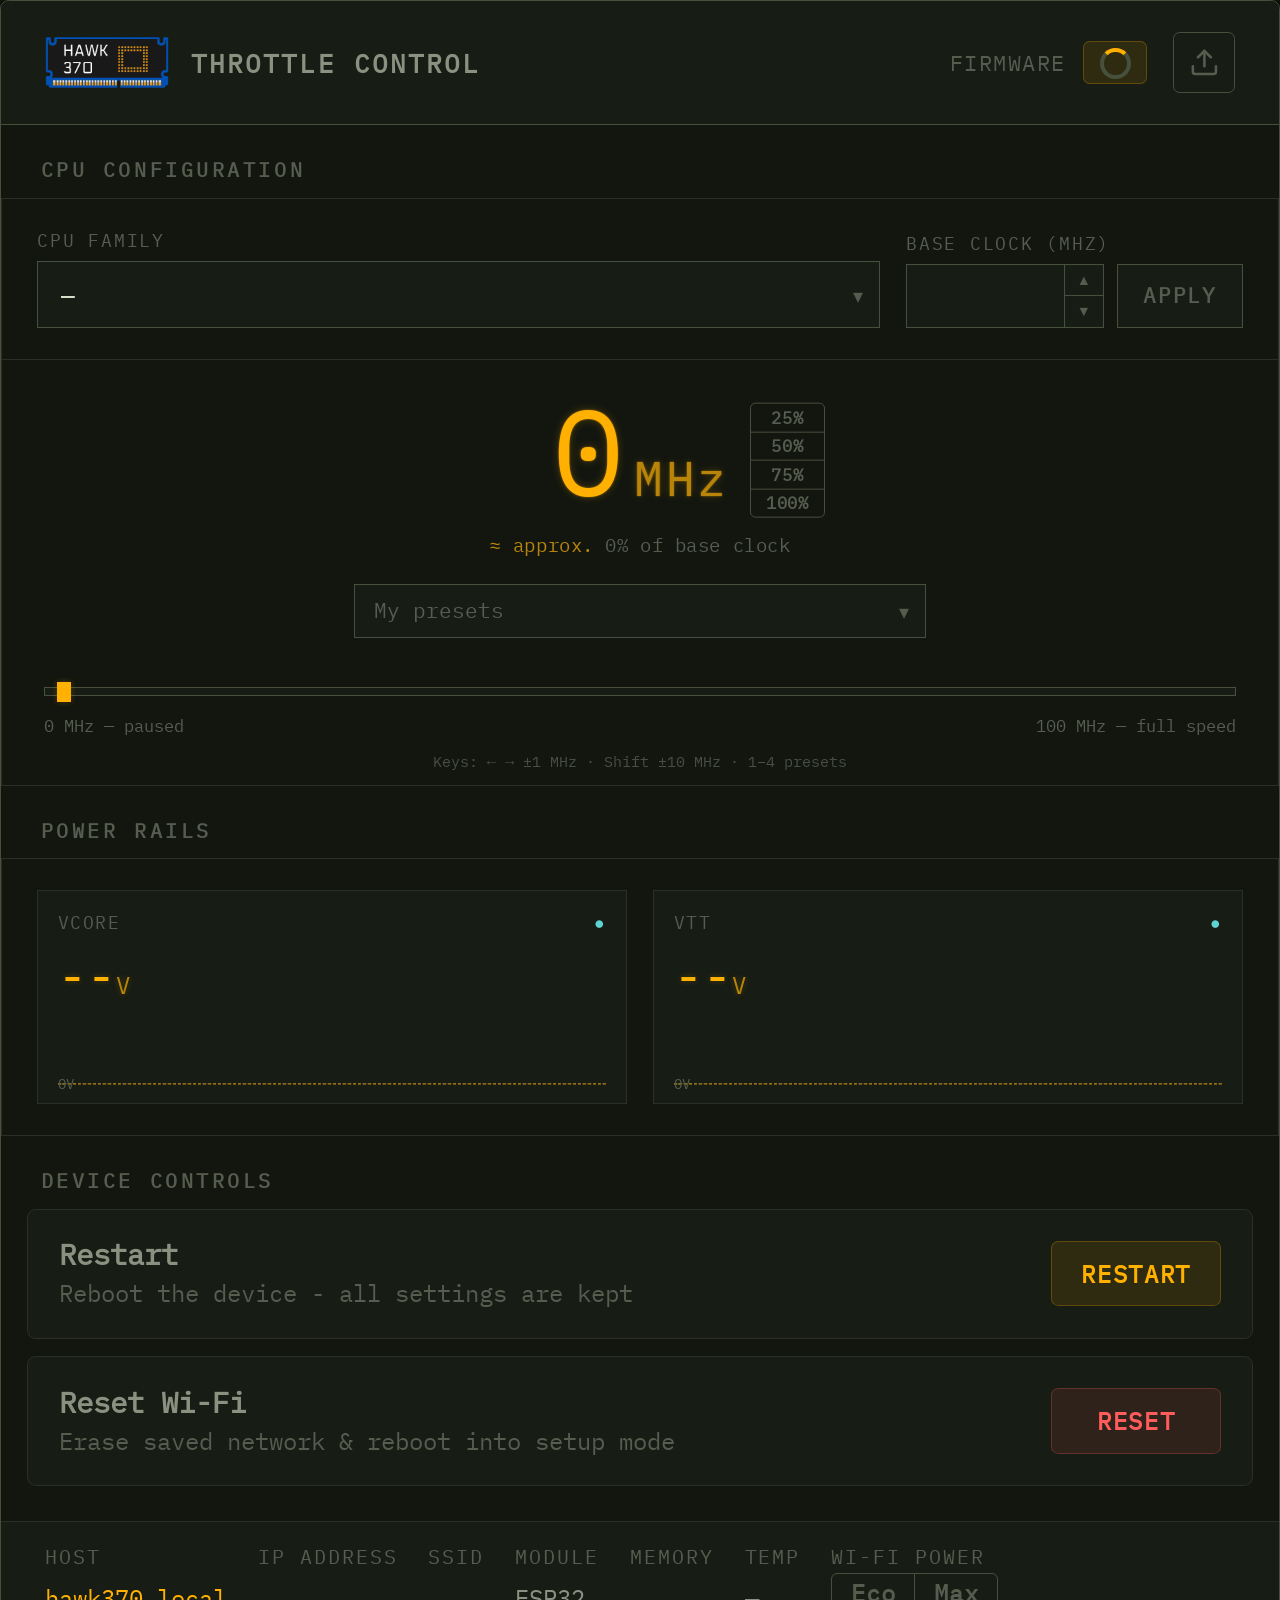
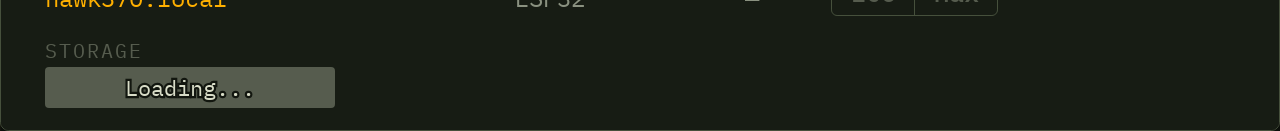
==== commit 26f631f1: "Firmware 0.6: APPLY for CPU family / base clock, web installer - CPU family and base clock are stage" ====
--- a/data/index.html
+++ b/data/index.html
@@ -99,6 +99,9 @@
     .select-option.selected { background: var(--accent-dim); color: var(--accent); }
 
     .mhz-field { display: flex; flex-direction: column; gap: 0.4em; }
+    .cpu-field { display: flex; flex-direction: column; gap: 0.4em; flex: 1; min-width: 14em; }
+    .cpu-field .select-wrap { flex: none; min-width: 0; }
+    .cpu-field label,
     .mhz-field label {
       font-family: var(--mono);
       font-size: 0.8em;
@@ -106,7 +109,18 @@
       text-transform: uppercase;
       color: var(--text-3);
     }
+    .mhz-controls { display: flex; align-items: stretch; gap: 0.6em; }
     .mhz-input-wrap { position: relative; width: 9em; }
+    /* APPLY: grey and inactive until the family or base clock on the page
+       differs from what the device runs */
+    .apply-btn {
+      font-family: var(--mono); font-size: 0.95em; font-weight: 600; letter-spacing: 0.08em; text-transform: uppercase;
+      padding: 0 1.2em; border: 1px solid var(--accent); background: var(--accent); color: var(--bg);
+      cursor: pointer; transition: background 0.15s, color 0.15s, border-color 0.15s, box-shadow 0.15s;
+    }
+    .apply-btn:not(:disabled):hover { box-shadow: 0 0 1.5em var(--accent-glow); }
+    .apply-btn:focus-visible { outline: 1px dashed var(--accent); outline-offset: 2px; }
+    .apply-btn:disabled { background: var(--panel-2); border-color: var(--border-bright); color: var(--text-3); cursor: not-allowed; }
     .mhz-input-wrap input {
       background: var(--panel-2);
       border: 1px solid var(--border-bright);
@@ -176,6 +190,14 @@
       letter-spacing: 0.02em;
     }
     .readout .unit { font-size: 0.4em; color: var(--accent-solid-dim); margin-left: 0.15em; }
+    /* The number stays centred; the % buttons hang to the right of "MHz". */
+    .readout-row { position: relative; display: inline-block; }
+    .freq-stack {
+      position: absolute; left: 100%; top: 50%; transform: translateY(-50%); margin-left: 1em;
+      flex-direction: column; align-items: stretch;
+    }
+    .freq-stack .freq-btn { font-size: 0.78em; line-height: 1.2; padding: 0.2em 0.6em; min-width: 4.2em; }
+    .freq-stack .freq-btn + .freq-btn { border-left: none; border-top: 1px solid var(--border-bright); }
     .readout-sub { font-family: var(--mono); font-size: 0.85em; color: var(--text-3); margin-top: 0.6em; letter-spacing: 0.03em; }
     .readout-sub .approx { color: var(--accent-solid-dim); }
 
@@ -202,10 +224,9 @@
       -moz-appearance: textfield;
       appearance: textfield;
     }
-    .preset-row { margin-top: 1.1em; }
 
     /* ── USER PRESETS (searchable dropdown) ── */
-    .user-presets { display: flex; justify-content: center; margin-top: 0.9em; }
+    .user-presets { display: flex; justify-content: center; margin-top: 1.2em; }
     .preset-select { flex: 0 1 26em; min-width: 16em; text-align: left; }
     .preset-select .select-trigger { font-size: 0.95em; padding: 0.6em 2.2em 0.6em 0.9em; }
     #preset-label .muted { color: var(--text-3); }
@@ -245,7 +266,7 @@
     .btn-delete-preset { color: var(--red); border-color: rgba(255, 92, 92, 0.35); }
     .btn-delete-preset:hover { background: var(--red-dim); color: var(--red); }
     .reset-probe { margin-top: 1em; font-size: 0.85em; color: var(--text-3); }
-    .preset-row .freq-btn { min-width: 4.4em; }
+
     .readout-input::-webkit-outer-spin-button,
     .readout-input::-webkit-inner-spin-button { -webkit-appearance: none; margin: 0; }
     #speed-slider {
@@ -342,6 +363,8 @@
     /* ── RESPONSIVE ── */
     @media (max-width: 480px) {
       .readout { font-size: 3.6em; }
+      .freq-stack { margin-left: 0.7em; }
+      .freq-stack .freq-btn { font-size: 0.7em; padding: 0.12em 0.5em; min-width: 3.8em; }
       .volt-grid { grid-template-columns: 1fr; }
       .cpu-row { align-items: flex-start; }
     }
@@ -377,20 +400,26 @@
     <div class="section-label">CPU Configuration</div>
     <div class="panel">
       <div class="cpu-row">
-        <div class="select-wrap" id="cpu-select">
-          <button type="button" class="select-trigger" id="cpu-select-trigger" aria-haspopup="listbox" aria-expanded="false">
-            <span id="cpu-select-label">—</span>
-          </button>
-          <div class="select-menu hidden" id="cpu-select-menu" role="listbox"></div>
+        <div class="cpu-field">
+          <label for="cpu-select-trigger">CPU Family</label>
+          <div class="select-wrap" id="cpu-select">
+            <button type="button" class="select-trigger" id="cpu-select-trigger" aria-haspopup="listbox" aria-expanded="false">
+              <span id="cpu-select-label">—</span>
+            </button>
+            <div class="select-menu hidden" id="cpu-select-menu" role="listbox"></div>
+          </div>
         </div>
         <div class="mhz-field">
           <label for="base-mhz">Base Clock (MHz)</label>
-          <div class="mhz-input-wrap">
-            <input type="number" id="base-mhz" min="1" max="9999" step="1" inputmode="numeric" autocomplete="off" oninput="if (this.value.length > 4) this.value = this.value.slice(0, 4);">
-            <div class="mhz-steppers">
-              <button type="button" class="mhz-step" id="mhz-up" tabindex="-1" aria-label="Increase base clock">▲</button>
-              <button type="button" class="mhz-step" id="mhz-down" tabindex="-1" aria-label="Decrease base clock">▼</button>
+          <div class="mhz-controls">
+            <div class="mhz-input-wrap">
+              <input type="number" id="base-mhz" min="1" max="9999" step="1" inputmode="numeric" autocomplete="off" oninput="if (this.value.length > 4) this.value = this.value.slice(0, 4);">
+              <div class="mhz-steppers">
+                <button type="button" class="mhz-step" id="mhz-up" tabindex="-1" aria-label="Increase base clock">▲</button>
+                <button type="button" class="mhz-step" id="mhz-down" tabindex="-1" aria-label="Decrease base clock">▼</button>
+              </div>
             </div>
+            <button type="button" class="apply-btn" id="config-apply" disabled title="Nothing to apply">Apply</button>
           </div>
         </div>
       </div>
@@ -405,16 +434,16 @@
 
     <!-- ── THROTTLE READOUT + SLIDER ── -->
     <div class="panel readout-panel">
-      <div class="readout"><span class="readout-value-wrap" id="readout-value-wrap" title="Click to enter a target MHz"><span id="readout-value">0</span></span><span class="unit">MHz</span></div>
-      <div class="readout-sub" id="readout-sub"><span class="approx">≈ approx.</span> <span id="readout-sub-pct">0%</span> of base clock</div>
-      <div class="preset-row">
-        <span class="freq-toggle" id="speed-presets" role="group" aria-label="Quick speed presets">
+      <div class="readout-row">
+        <div class="readout"><span class="readout-value-wrap" id="readout-value-wrap" title="Click to enter a target MHz"><span id="readout-value">0</span></span><span class="unit">MHz</span></div>
+        <span class="freq-toggle freq-stack" id="speed-presets" role="group" aria-label="Quick speed presets">
           <button type="button" class="freq-btn" data-pct="25">25%</button>
           <button type="button" class="freq-btn" data-pct="50">50%</button>
           <button type="button" class="freq-btn" data-pct="75">75%</button>
           <button type="button" class="freq-btn" data-pct="100">100%</button>
         </span>
       </div>
+      <div class="readout-sub" id="readout-sub"><span class="approx">≈ approx.</span> <span id="readout-sub-pct">0%</span> of base clock</div>
       <div class="user-presets">
         <div class="select-wrap preset-select" id="preset-select">
           <button type="button" class="select-trigger" id="preset-trigger" aria-haspopup="listbox" aria-expanded="false">
@@ -569,6 +598,7 @@
         </div>
         <div class="modal-body">
           <p>This will <strong>erase the saved network credentials</strong> and reboot the device into setup mode. You will need to configure a new network connection.</p>
+          <p>Your presets, CPU family and base clock are kept.</p>
           <div class="modal-actions">
             <button class="btn-cancel" onclick="closeResetModal()">Cancel</button>
             <button class="btn-confirm danger" onclick="executeReset()">Reset</button>
@@ -592,7 +622,7 @@
             </div>
             <div class="step-row">
               <div class="step-num">2</div>
-              <div class="step-text">Connect to hotspot: <strong>HAWK370-Setup</strong></div>
+              <div class="step-text">Connect to hotspot: <strong>HAWK370-Setup</strong>, password <strong>hawk370setup</strong></div>
             </div>
             <div class="step-row">
               <div class="step-num">3</div>
@@ -652,7 +682,7 @@
       <div class="modal-body">
         <div class="field">
           <label for="preset-name">Name</label>
-          <input type="text" id="preset-name" maxlength="40" autocomplete="off" spellcheck="false" placeholder="e.g. 386DX-40">
+          <input type="text" id="preset-name" maxlength="32" autocomplete="off" spellcheck="false" placeholder="e.g. 386DX-40">
         </div>
         <div class="field-row">
           <div class="field">
@@ -683,8 +713,9 @@
     let selectedFamily  = null;
     let cpuMenuOpen     = false;
     let baseMhzCache    = 300;
+    let deviceFamily    = null;    // family / base clock the device runs with
+    let deviceBaseMhz   = null;    //   (the page may hold a staged change until APPLY)
     let speedSendTimer  = null;
-    let lastSpeedSend   = 0;
     let speedSeq        = 0;       // only the newest response may repaint
     let localChangeAt   = 0;       // ignore SSE echoes while the user is dragging
     let delivered       = null;    // { mhz, pct, paused } as reported by the firmware
@@ -692,11 +723,12 @@
     let lastRev         = 0;       // newest firmware state revision applied
     let lastBootId      = null;    // revisions restart when the device reboots
     let userPresets     = [];      // [{name, mhz, refBaseMhz}] for the selected family, A-Z
-    let presetMax       = 128;
+    let presetMax       = 100;     // slots shared by all families
+    let presetTotal     = 0;       // used slots, all families
     let presetMenuOpen  = false;
     let presetFocus     = -1;      // keyboard-highlighted row in the filtered list
     let presetEditing   = null;    // original name while editing, null for a new preset
-    const SPEED_SEND_INTERVAL_MS = 120;
+    const SLIDER_DEBOUNCE_MS = 250;   // slider / arrow keys: send once they rest this long
 
     // targetMhz is the single source of truth for "what speed is commanded"
     // in this UI. The wire format is still speedPercent (0-100, now a
@@ -753,7 +785,7 @@
       delivered = null;            // until the firmware reports the real value
       localChangeAt = Date.now();
       updateReadoutDisplay();
-      if (send) sendSpeedMhz(immediate);
+      if (send && !configPending()) sendSpeedMhz(immediate);   // staged: goes out with APPLY
     }
 
     // Applies a throttle state from the firmware (POST response or SSE).
@@ -766,6 +798,17 @@
       if (data.rev !== undefined) {
         if (data.rev < lastRev) return;
         lastRev = data.rev;
+      }
+      // A staged family / base clock stays on the page until APPLY, whatever
+      // the device reports meanwhile (unless it now matches the staged one).
+      const wasPending = configPending();
+      if (data.family !== undefined) deviceFamily = data.family;
+      if (data.baseMhz) deviceBaseMhz = data.baseMhz;
+      if (wasPending && configPending()) {
+        delivered = null;
+        updateApplyButton();
+        updateReadoutDisplay();
+        return;
       }
       if (data.baseMhz && data.baseMhz !== baseMhzCache && document.activeElement !== $('base-mhz')) {
         baseMhzCache = data.baseMhz;
@@ -786,31 +829,45 @@
         loadPresets();
       }
       if (data.verified !== undefined) renderCalibWarning(data.verified);
+      updateApplyButton();
       updateReadoutDisplay();
     }
 
-    // Sends at most every SPEED_SEND_INTERVAL_MS while dragging, and always
-    // the final value, so the CPU follows the slider live.
+    // Buttons, presets, typed values and the slider's release send at once.
+    // Dragging the slider and holding an arrow key only send once the value
+    // has rested SLIDER_DEBOUNCE_MS, so the CPU is not re-throttled on every
+    // single step of a drag.
     function sendSpeedMhz(immediate) {
+      cancelSpeedSend();
+      if (immediate) doSendSpeed();
+      else speedSendTimer = setTimeout(() => { speedSendTimer = null; doSendSpeed(); }, SLIDER_DEBOUNCE_MS);
+    }
+
+    function flushSpeedSend() {         // a debounced value is waiting: send it now
+      if (speedSendTimer === null) return;
+      cancelSpeedSend();
+      doSendSpeed();
+    }
+
+    function cancelSpeedSend() {
       clearTimeout(speedSendTimer);
-      const doSend = () => {
-        lastSpeedSend = Date.now();
-        const speedPercent = baseMhzCache > 0 ? (targetMhz / baseMhzCache * 100) : 0;
-        const seq = ++speedSeq;
-        inFlight++;
-        fetch('/api/throttle/speed', {
-          method: 'POST',
-          headers: { 'Content-Type': 'application/json' },
-          body: JSON.stringify({ speedPercent })
-        })
-          .then(r => { if (!r.ok) throw new Error(r.status); return r.json(); })
-          .then(data => { if (seq === speedSeq) applyThrottleState(data, false); })
-          .catch(() => showToast('Failed to set speed', 'fail'))
-          .finally(() => { inFlight--; });
-      };
-      const wait = immediate ? 0 : Math.max(0, SPEED_SEND_INTERVAL_MS - (Date.now() - lastSpeedSend));
-      if (wait === 0) doSend();
-      else speedSendTimer = setTimeout(doSend, wait);
+      speedSendTimer = null;
+    }
+
+    function doSendSpeed() {
+      if (configPending()) return;      // staged: goes out with APPLY
+      const speedPercent = baseMhzCache > 0 ? (targetMhz / baseMhzCache * 100) : 0;
+      const seq = ++speedSeq;
+      inFlight++;
+      fetch('/api/throttle/speed', {
+        method: 'POST',
+        headers: { 'Content-Type': 'application/json' },
+        body: JSON.stringify({ speedPercent })
+      })
+        .then(r => { if (!r.ok) throw new Error(r.status); return r.json(); })
+        .then(data => { if (seq === speedSeq) applyThrottleState(data, false); })
+        .catch(() => showToast('Failed to set speed', 'fail'))
+        .finally(() => { inFlight--; });
     }
 
     /* ── CLICK-TO-EDIT MHZ READOUT (same pattern as file rename in files.html) ── */
@@ -833,7 +890,7 @@
       wrap.innerHTML = `<input type="text" id="mhz-edit-input" class="readout-input" inputmode="numeric"
                                maxlength="4" autocomplete="off" spellcheck="false" value="${value}">`;
       const input = $('mhz-edit-input');
-      const fit = () => { input.style.width = `${Math.max(input.value.length, 1) + 0.5}ch`; };
+      const fit = () => { input.style.width = `${Math.max(input.value.length, 1) + 1.5}ch`; };
       fit();
 
       let finished = false;
@@ -879,6 +936,7 @@
           userPresets = (data.presets || []).slice().sort((a, b) =>
             a.name.localeCompare(b.name, undefined, { sensitivity: 'base', numeric: true }));
           presetMax = data.max || presetMax;
+          presetTotal = data.total !== undefined ? data.total : presetTotal;
           renderPresetList();
           renderPresetLabel();
         })
@@ -971,7 +1029,9 @@
       else if (e.key === 'Enter') {
         e.preventDefault();
         const p = items[presetFocus >= 0 ? presetFocus : 0];
+        const typed = $('preset-search').value.trim();
         if (p) applyPreset(p);
+        else if (typed) openPresetModal(null, typed);   // nothing found: offer to create it
       } else if (e.key === 'Escape') { e.preventDefault(); closePresetMenu(); $('preset-trigger').focus(); }
     });
     $('preset-list').addEventListener('click', e => {
@@ -983,21 +1043,21 @@
     });
 
     /* Editor modal: new preset (from the current speed) or edit/delete. */
-    function openPresetModal(preset) {
+    // `prefillName` carries what was typed into the search box, so a name
+    // that was searched for and not found does not have to be typed again.
+    function openPresetModal(preset, prefillName) {
       closePresetMenu();
       presetEditing = preset ? preset.name : null;
       $('preset-modal-title').textContent = preset ? 'Edit Preset' : 'New Preset';
-      $('preset-name').value = preset ? preset.name : '';
+      $('preset-name').value = preset ? preset.name : (prefillName || '');
       $('preset-mhz').value  = preset ? preset.mhz : targetMhz;
       $('preset-ref').value  = preset ? (preset.refBaseMhz || '') : baseMhzCache;
       const famName = (cpuFamilies.find(f => f.id === selectedFamily) || {}).name || 'this family';
       $('preset-family-hint').textContent =
-        `Saved for ${famName}. The MHz is kept as-is on other ${famName} CPUs; the base clock is just a note.`;
+        `Saved for ${famName}. The MHz is kept as-is on other ${famName} CPUs; the base clock is just a note. ` +
+        `${presetTotal} of ${presetMax} preset slots used (all families).`;
       $('preset-error').textContent = '';
-      const del = $('preset-delete');
-      del.classList.toggle('hidden', !preset);
-      del.textContent = 'Delete';
-      del.dataset.armed = '';
+      $('preset-delete').classList.toggle('hidden', !preset);
       $('preset-modal-overlay').classList.add('visible');
       setTimeout(() => $('preset-name').focus(), 50);
     }
@@ -1018,8 +1078,8 @@
       const ref  = parseInt($('preset-ref').value, 10) || 0;
       if (!name) { $('preset-error').textContent = 'Please enter a name.'; return; }
       if (!(mhz >= 1 && mhz <= 9999)) { $('preset-error').textContent = 'MHz must be between 1 and 9999.'; return; }
-      if (!presetEditing && userPresets.length >= presetMax) {
-        $('preset-error').textContent = `This family already has ${presetMax} presets.`;
+      if (!presetEditing && presetTotal >= presetMax) {
+        $('preset-error').textContent = `All ${presetMax} preset slots are used. Delete or export some first.`;
         return;
       }
       const body = { family: selectedFamily, name, mhz, refBaseMhz: ref };
@@ -1038,10 +1098,8 @@
       }
     }
 
-    // Two clicks to delete: the first arms the button.
+    // The editor itself is the confirmation step, so one click deletes.
     $('preset-delete').addEventListener('click', async () => {
-      const del = $('preset-delete');
-      if (!del.dataset.armed) { del.dataset.armed = '1'; del.textContent = 'Click again to delete'; return; }
       try {
         const r = await fetch('/api/presets/delete', {
           method: 'POST', headers: { 'Content-Type': 'application/json' },
@@ -1057,7 +1115,11 @@
       }
     });
 
-    $('preset-add').addEventListener('click', () => openPresetModal(null));
+    $('preset-add').addEventListener('click', () => {
+      const typed = $('preset-search').value.trim();
+      const exists = userPresets.some(p => p.name.toLowerCase() === typed.toLowerCase());
+      openPresetModal(null, exists ? '' : typed);
+    });
 
     $('preset-export').addEventListener('click', async () => {
       closePresetMenu();
@@ -1107,6 +1169,10 @@
         if (btn) { e.preventDefault(); btn.click(); }
       }
     });
+    // Holding an arrow key repeats keydown; send the final value on release.
+    document.addEventListener('keyup', e => {
+      if (e.key === 'ArrowLeft' || e.key === 'ArrowRight') flushSpeedSend();
+    });
 
     /* ── QUICK SPEED PRESETS (percent of the base clock) ── */
     function renderPresets() {
@@ -1126,8 +1192,9 @@
     $('speed-slider').addEventListener('input', () => {
       setTargetMhz(parseInt($('speed-slider').value, 10), true, false);
     });
-    $('speed-slider').addEventListener('change', () => {
+    $('speed-slider').addEventListener('change', () => {   // released
       setTargetMhz(parseInt($('speed-slider').value, 10), true, false);
+      flushSpeedSend();
     });
 
     function renderCalibWarning(verified) {
@@ -1157,7 +1224,7 @@
       const fam = cpuFamilies.find(f => f.id === id);
       $('cpu-select-label').textContent = fam ? fam.name : '—';
       renderCpuMenu();
-      sendConfig();
+      stageConfig();
       loadPresets();
     }
 
@@ -1206,45 +1273,88 @@
           renderCpuMenu();
 
           $('base-mhz').value = data.baseMhz;
-          baseMhzCache = data.baseMhz;
+          baseMhzCache  = data.baseMhz;
+          deviceFamily  = data.family;     // page load: shows what the device runs,
+          deviceBaseMhz = data.baseMhz;    // so APPLY starts inactive
 
           applyThrottleState(data, true);
         })
         .catch(() => {});
     }
 
-    // Base clock (and/or CPU family) changed. The firmware's
-    // /api/throttle/config endpoint only stores family/baseMhz — it
-    // re-arms the modulator at the *existing* speedPercent, it does not
-    // recompute one. That's fine when the UI's source of truth is percent,
-    // but ours is now an absolute MHz target, so if the base clock moves
-    // we still want the same physical MHz output (clamped down only if
-    // it no longer fits under the new, lower base clock) — which means
-    // recomputing speedPercent for the new base and pushing it too.
-    function sendConfig() {
-      const family      = selectedFamily;
-      const newBaseMhz  = parseInt($('base-mhz').value, 10);
-      if (family === null || !Number.isFinite(newBaseMhz) || newBaseMhz <= 0) return;
-
-      baseMhzCache = newBaseMhz;
-      targetMhz    = clampMhz(targetMhz); // no-op unless the new base clock is now below the old target
-      delivered    = null;                // re-reported once the speed is re-sent below
+    /* ── APPLY: CPU FAMILY + BASE CLOCK ──────────────────────────────────
+       Changing the family or the base clock only changes the page. While
+       such a change is pending, the slider, % buttons, presets, keys and the
+       typed MHz move the target on screen only (against the pending base
+       clock). APPLY sends family, base clock and target in one request, so
+       the device never runs the old speed on the new configuration.
+       Afterwards the slider is live again until the next family / base
+       clock change. */
+    function pageBaseMhz() {
+      const v = parseInt($('base-mhz').value, 10);
+      return Number.isFinite(v) && v >= 1 && v <= 9999 ? v : baseMhzCache;
+    }
+
+    function configPending() {
+      if (deviceFamily === null || deviceBaseMhz === null) return false;
+      return selectedFamily !== deviceFamily || pageBaseMhz() !== deviceBaseMhz;
+    }
+
+    function updateApplyButton() {
+      const pending = configPending();
+      const btn = $('config-apply');
+      btn.disabled = !pending;
+      btn.title = pending ? 'Send the CPU family, base clock and speed to the HAWK 370' : 'Nothing to apply';
+    }
+
+    // Takes the base clock field's value into the page state (an empty or
+    // invalid field falls back to the last good value).
+    function commitBaseField() {
+      const v = pageBaseMhz();
+      $('base-mhz').value = v;
+      if (v !== baseMhzCache) {
+        baseMhzCache = v;
+        targetMhz = clampMhz(targetMhz);   // only lowers it if it no longer fits
+      }
+    }
+
+    // The family or the base clock changed on the page: nothing is sent.
+    function stageConfig() {
+      commitBaseField();
+      cancelSpeedSend();                   // a debounced slider value must not go out now
+      const fam = cpuFamilies.find(f => f.id === selectedFamily);
+      if (fam) renderCalibWarning(fam.verified);
+      delivered = null;
+      localChangeAt = Date.now();
+      updateApplyButton();
       updateReadoutDisplay();
-
-      const fam = cpuFamilies.find(f => f.id === family);
-      if (fam) renderCalibWarning(fam.verified);
+      // Changed back to what the device runs: send a target moved meanwhile.
+      if (!configPending()) sendSpeedMhz(true);
+    }
+
+    function applyConfig() {
+      commitBaseField();
+      if (!configPending()) { updateApplyButton(); return; }
+      cancelSpeedSend();
+      const family  = selectedFamily;
+      const baseMhz = baseMhzCache;
+      const speedPercent = Math.min(100, Math.max(0, targetMhz / baseMhz * 100));
+      $('config-apply').disabled = true;
       localChangeAt = Date.now();
-
+      ++speedSeq;                          // older speed replies must not repaint
       inFlight++;
       fetch('/api/throttle/config', {
         method: 'POST',
         headers: { 'Content-Type': 'application/json' },
-        body: JSON.stringify({ family, baseMhz: newBaseMhz })
+        body: JSON.stringify({ family, baseMhz, speedPercent })
       })
-        .then(() => sendSpeedMhz(true)) // re-sync speedPercent so the absolute MHz target holds under the new base
-        .catch(() => showToast('Failed to save CPU configuration', 'fail'))
-        .finally(() => { inFlight--; });
-    }
+        .then(r => { if (!r.ok) throw new Error(r.status); return r.json(); })
+        .then(data => applyThrottleState(data, false))
+        .catch(() => showToast('Failed to apply the CPU configuration', 'fail'))
+        .finally(() => { inFlight--; updateApplyButton(); });
+    }
+
+    $('config-apply').addEventListener('click', applyConfig);
 
     /* ── MHZ STEPPER BUTTONS (base clock field) ── */
     function stepBaseMhz(delta) {
@@ -1255,15 +1365,20 @@
       if (!Number.isFinite(val)) val = 0;
       val = Math.min(max, Math.max(min, val + delta));
       input.value = val;
-      sendConfig();
+      stageConfig();
     }
 
     $('mhz-up').addEventListener('click', () => stepBaseMhz(1));
     $('mhz-down').addEventListener('click', () => stepBaseMhz(-1));
 
-    $('base-mhz').addEventListener('change', sendConfig);
+    $('base-mhz').addEventListener('input', updateApplyButton);   // while typing
+    $('base-mhz').addEventListener('change', stageConfig);         // Enter / leaving the field
     $('base-mhz').addEventListener('keydown', e => {
-      if (e.key === 'Enter') { e.preventDefault(); $('base-mhz').blur(); }
+      if (e.key !== 'Enter') return;
+      e.preventDefault();
+      stageConfig();
+      if (configPending()) applyConfig();   // Enter presses APPLY
+      $('base-mhz').blur();
     });
 
     /* ── POWER RAILS: SSE VOLTAGE STREAM + SPARKLINES ───────────────────── */
